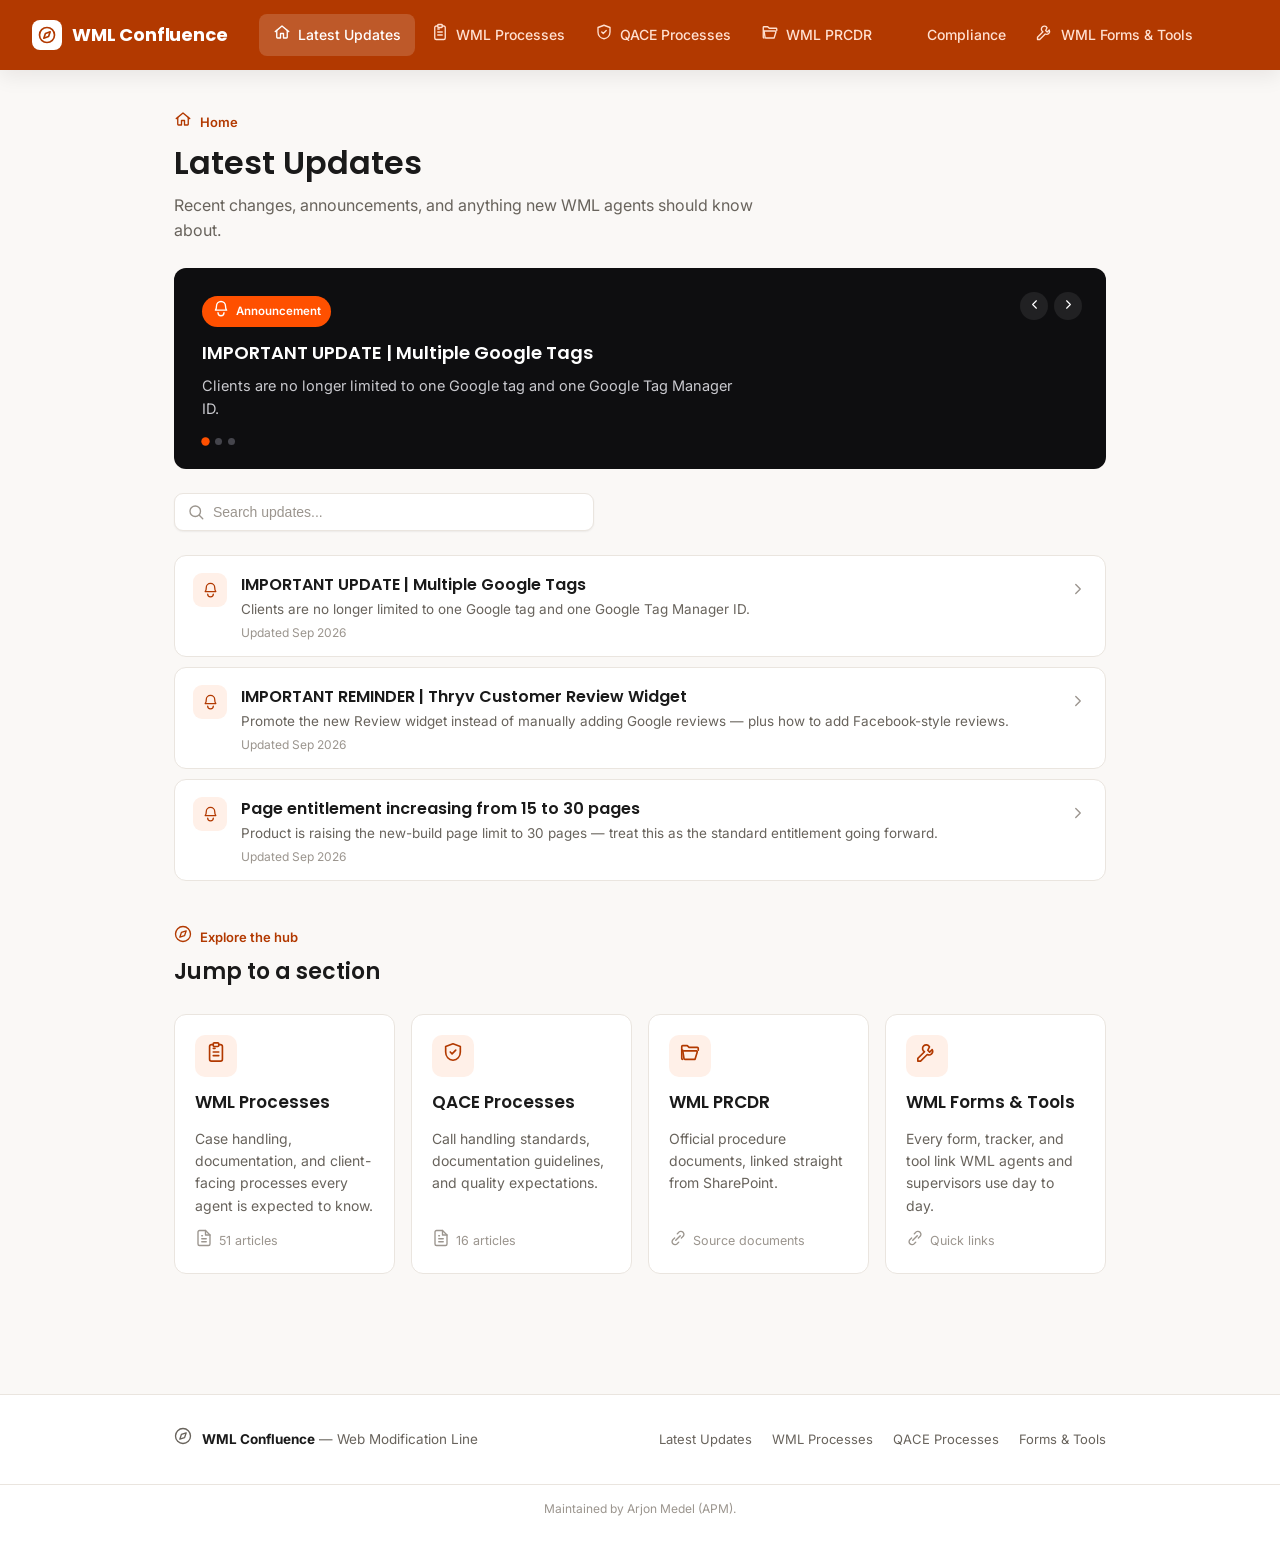
==== index.html @ eae56e82 "Update index.html" ====
<!DOCTYPE html>
<html lang="en">
<head>
<meta charset="UTF-8">
<meta name="viewport" content="width=device-width, initial-scale=1.0">
<title>WML Confluence — Latest Updates</title>
<link rel="preconnect" href="https://fonts.googleapis.com">
<link href="https://fonts.googleapis.com/css2?family=Poppins:wght@500;600;700&family=Inter:wght@400;500;600&display=swap" rel="stylesheet">
<link rel="stylesheet" href="styles.css">
</head>
<body>

<div class="topbar">
  <div class="brand">
    <span class="brand-icon" data-icon="compass"></span>
    <span class="brand-mark">WML Confluence</span>
  </div>
  <nav class="topnav">
    <a href="index.html" class="active"><span data-icon="home"></span><span class="nav-label">Latest Updates</span></a>
    <a href="wml-processes.html"><span data-icon="clipboard-list"></span><span class="nav-label">WML Processes</span></a>
    <a href="qace-processes.html"><span data-icon="shield-check"></span><span class="nav-label">QACE Processes</span></a>
    <a href="wml-prcdr.html"><span data-icon="folder-open"></span><span class="nav-label">WML PRCDR</span></a>
    <a href="compliance.html"><span data-icon="clipboard-check"></span><span class="nav-label">Compliance</span></a>
    <a href="wml-forms.html"><span data-icon="wrench"></span><span class="nav-label">WML Forms & Tools</span></a>
  </nav>
</div>

<div class="page">
  <div class="page-header">
    <div class="page-eyebrow"><span data-icon="home"></span><span>Home</span></div>
    <h1>Latest Updates</h1>
    <p class="page-desc">Recent changes, announcements, and anything new WML agents should know about.</p>
  </div>

  <div class="slider" id="slider">
    <span class="slider-tag"><span data-icon="bell"></span>Announcement</span>
    <div class="slider-track" id="sliderTrack"></div>
    <div class="slider-dots" id="sliderDots"></div>
    <div class="slider-arrows">
      <button class="slider-arrow" id="prevSlide" aria-label="Previous"><span data-icon="chevron-left"></span></button>
      <button class="slider-arrow" id="nextSlide" aria-label="Next"><span data-icon="chevron-right"></span></button>
    </div>
  </div>

  <div class="search-wrap">
    <span data-icon="search"></span>
    <input id="searchInput" class="search-input" type="text" placeholder="Search updates...">
  </div>

  <div id="content"></div>

  <div class="page-header" style="margin-top:44px;">
    <div class="page-eyebrow"><span data-icon="compass"></span><span>Explore the hub</span></div>
    <h1 style="font-size:22px;">Jump to a section</h1>
  </div>
  <div class="hub-grid">
    <a class="hub-card" href="wml-processes.html">
      <span class="hub-card-icon"><span data-icon="clipboard-list"></span></span>
      <h3>WML Processes</h3>
      <p>Case handling, documentation, and client-facing processes every agent is expected to know.</p>
      <span class="hub-card-count"><span data-icon="file-text"></span>51 articles</span>
    </a>
    <a class="hub-card" href="qace-processes.html">
      <span class="hub-card-icon"><span data-icon="shield-check"></span></span>
      <h3>QACE Processes</h3>
      <p>Call handling standards, documentation guidelines, and quality expectations.</p>
      <span class="hub-card-count"><span data-icon="file-text"></span>16 articles</span>
    </a>
    <a class="hub-card" href="wml-prcdr.html">
      <span class="hub-card-icon"><span data-icon="folder-open"></span></span>
      <h3>WML PRCDR</h3>
      <p>Official procedure documents, linked straight from SharePoint.</p>
      <span class="hub-card-count"><span data-icon="link"></span>Source documents</span>
    </a>
    
    <a class="hub-card" href="wml-forms.html">
      <span class="hub-card-icon"><span data-icon="wrench"></span></span>
      <h3>WML Forms &amp; Tools</h3>
      <p>Every form, tracker, and tool link WML agents and supervisors use day to day.</p>
      <span class="hub-card-count"><span data-icon="link"></span>Quick links</span>
    </a>
  </div>
</div>

<footer class="site-footer">
  <div class="footer-inner">
    <div class="footer-brand">
      <span data-icon="compass" class="footer-brand-icon"></span>
      <span><strong>WML Confluence</strong> &mdash; Web Modification Line</span>
    </div>
    <div class="footer-links">
      <a href="index.html">Latest Updates</a>
      <a href="wml-processes.html">WML Processes</a>
      <a href="qace-processes.html">QACE Processes</a>
      <a href="wml-forms.html">Forms &amp; Tools</a>
    </div>
  </div>
  <div class="footer-note">Maintained by Arjon Medel (APM).</div>
</footer>

<script src="icons.js"></script>
<script>
const updates = [{"id": "update-multiple-google-tags", "title": "IMPORTANT UPDATE | Multiple Google Tags", "summary": "Clients are no longer limited to one Google tag and one Google Tag Manager ID.", "author": "WML Team", "updated": "Sep 2026", "tags": ["google analytics", "seo"], "body": [{"t": "p", "c": "Hello Team,"}, {"t": "p", "c": "Sharing this update for your reference and guidance."}, {"t": "h3", "c": "Support for multiple Google tags"}, {"t": "ul", "c": ["Clients are no longer limited to one Google tag and one Google Tag Manager ID.", "Add as many tags as the client requests, comma-separated, to the Google Tools field in the editor."]}, {"t": "link", "href": "wml-processes.html#wml-multiple-google-tags", "label": "View the full process in WML Processes \u2192"}]}, {"id": "update-review-widget", "title": "IMPORTANT REMINDER | Thryv Customer Review Widget", "summary": "Promote the new Review widget instead of manually adding Google reviews \u2014 plus how to add Facebook-style reviews.", "author": "WML Team", "updated": "Sep 2026", "tags": ["reviews", "widgets"], "body": [{"t": "p", "c": "Hello Team,"}, {"t": "p", "c": "Sharing this reminder in line with the recent release of the new Thryv Customer Review widget."}, {"t": "p", "c": "Since adding reviews or recent reviews are both part of our NPS recommendation checklist, this is our opportunity to promote the use of this new widget. Using this widget eliminates the need to manually add Google reviews to the site."}, {"t": "h3", "c": "Things to remember"}, {"t": "ul", "c": ["The Google/Yelp business profiles must be connected in the client's Thryv Marketing Center / Business Center Listings Management section. If this isn't done yet, offer to connect them with Thryv Support.", "If the feed is blank after adding the widget, the client needs to configure their listings before reviews can appear. Either transfer the client to Thryv Support, or send them the Google Business Profile guide to complete it themselves."]}, {"t": "p", "c": "We've also seen clients ask for Facebook-style reviews (name and photo visible), which we can add via an embed code from their Facebook review feed \u2014 note the embed only covers one review at a time."}, {"t": "link", "href": "wml-processes.html#wml-review-widget", "label": "View the full process in WML Processes \u2192"}]}, {"id": "update-page-entitlement-30", "title": "Page entitlement increasing from 15 to 30 pages", "summary": "Product is raising the new-build page limit to 30 pages \u2014 treat this as the standard entitlement going forward.", "author": "WML Team", "updated": "Sep 2026", "tags": ["pages", "entitlement"], "body": [{"t": "p", "c": "Heads up, our Product partners are upping the limit for new website builds from 15 pages to 30."}, {"t": "p", "c": "We're working on updating RST's page entitlement reporting and documentation, but please treat new website entitlements as 30 pages moving forward. Anywhere in our documentation, if we see 15 pages, note that it should now read 30 pages. This includes requests to add pages to existing websites."}, {"t": "p", "c": "We are still seeing average website size at 10 pages, and WCs will not encourage clients to use all 30 pages unless necessary for the client's SEO."}]}];
const slides = updates.map(u => ({ title: u.title, body: u.summary }));

let slideIndex = 0;
let currentUpdate = null;
let searchQuery = '';

function escapeHtml(s){
  return String(s).replace(/&/g,'&amp;').replace(/</g,'&lt;').replace(/>/g,'&gt;');
}

function renderSlider(){
  const track = document.getElementById('sliderTrack');
  const dots = document.getElementById('sliderDots');
  if (slides.length === 0){
    track.innerHTML = '<div class="slide active"><h3>No announcements yet</h3><p>This slider is ready to go \u2014 the first announcement posted here will appear automatically.</p></div>';
    dots.innerHTML = '';
    return;
  }
  track.innerHTML = slides.map((s, i) =>
    '<div class="slide' + (i === slideIndex ? ' active' : '') + '"><h3>' + escapeHtml(s.title) + '</h3><p>' + escapeHtml(s.body) + '</p></div>'
  ).join('');
  dots.innerHTML = slides.map((s, i) =>
    '<button class="slider-dot' + (i === slideIndex ? ' active' : '') + '" data-i="' + i + '" aria-label="Slide ' + (i+1) + '"></button>'
  ).join('');
  dots.querySelectorAll('.slider-dot').forEach(d => {
    d.addEventListener('click', () => { slideIndex = parseInt(d.dataset.i); renderSlider(); });
  });
}

document.getElementById('prevSlide').addEventListener('click', () => {
  if (slides.length === 0) return;
  slideIndex = (slideIndex - 1 + slides.length) % slides.length;
  renderSlider();
});
document.getElementById('nextSlide').addEventListener('click', () => {
  if (slides.length === 0) return;
  slideIndex = (slideIndex + 1) % slides.length;
  renderSlider();
});

function renderArticleBody(body){
  return body.map(block => {
    if (block.t === 'p') return '<p>' + escapeHtml(block.c) + '</p>';
    if (block.t === 'h3') return '<h3>' + escapeHtml(block.c) + '</h3>';
    if (block.t === 'ul') return '<ul>' + block.c.map(li => '<li>' + escapeHtml(li) + '</li>').join('') + '</ul>';
    if (block.t === 'link') return '<a class="body-link" href="' + escapeHtml(block.href) + '">' + escapeHtml(block.label) + '</a>';
    return '';
  }).join('');
}

function buildArticleRow(article){
  const row = document.createElement('button');
  row.className = 'article-row';
  row.style.cssText = 'cursor:pointer;';
  row.innerHTML =
    '<span class="article-row-icon">' + icon('bell') + '</span>' +
    '<span class="article-row-body">' +
      '<span class="article-title">' + escapeHtml(article.title) + '</span>' +
      '<div class="article-summary">' + escapeHtml(article.summary) + '</div>' +
      '<div class="article-meta">Updated ' + escapeHtml(article.updated) + '</div>' +
    '</span>' +
    '<span class="article-row-chevron">' + icon('chevron-right') + '</span>';
  row.addEventListener('click', () => {
    currentUpdate = article.id;
    searchQuery = '';
    document.getElementById('searchInput').value = '';
    render();
  });
  return row;
}

function render(){
  const content = document.getElementById('content');
  content.innerHTML = '';

  if (updates.length === 0){
    const empty = document.createElement('div');
    empty.className = 'empty-state';
    empty.innerHTML = '<div class="empty-state-icon">' + icon('file-text') + '</div><h2>No updates posted yet</h2>';
    content.appendChild(empty);
    return;
  }

  if (currentUpdate){
    const article = updates.find(a => a.id === currentUpdate);
    const crumb = document.createElement('button');
    crumb.className = 'crumb';
    crumb.innerHTML = icon('chevron-left') + '<span>Back to all updates</span>';
    crumb.addEventListener('click', () => { currentUpdate = null; render(); });
    content.appendChild(crumb);

    const detail = document.createElement('div');
    detail.className = 'article-detail';
    detail.innerHTML =
      '<div class="article-header"><h1>' + escapeHtml(article.title) + '</h1>' +
      '<div class="article-byline">Updated ' + escapeHtml(article.updated) + '.</div></div>' +
      '<div class="article-body">' + renderArticleBody(article.body) + '</div>';
    content.appendChild(detail);
    return;
  }

  const q = searchQuery.trim().toLowerCase();
  const list = q
    ? updates.filter(a => (a.title + ' ' + a.summary + ' ' + a.tags.join(' ')).toLowerCase().includes(q))
    : updates;

  if (q){
    const heading = document.createElement('div');
    heading.style.cssText = 'color:var(--text-muted);font-size:14px;margin-top:20px;';
    heading.textContent = list.length + ' result' + (list.length === 1 ? '' : 's') + ' for "' + searchQuery + '"';
    content.appendChild(heading);
  }

  if (list.length === 0){
    const empty = document.createElement('div');
    empty.className = 'empty-state no-border';
    empty.innerHTML = '<div class="empty-state-icon">' + icon('search') + '</div><h2>Nothing found</h2><p>Try a different keyword.</p>';
    content.appendChild(empty);
    return;
  }

  const listEl = document.createElement('div');
  listEl.className = 'article-list';
  list.forEach(a => listEl.appendChild(buildArticleRow(a)));
  content.appendChild(listEl);
}

document.getElementById('searchInput').addEventListener('input', (e) => {
  searchQuery = e.target.value;
  currentUpdate = null;
  render();
});

applyIcons();
renderSlider();
render();
</script>
</body>
</html>
---- styles.css ----
/* ===========================================================
   WML Knowledge Hub — shared styles
   =========================================================== */

:root{
  --orange:#FF5000;
  --orange-dark:#B23900;
  --orange-deep:#8C2C00;
  --orange-tint:#FFF0E8;
  --orange-tint-strong:#FFDAC4;
  --black:#0E0E10;
  --near-black:#17181C;
  --ink:#1A1A1A;
  --paper:#FFFFFF;
  --paper-dim:#FAF8F6;
  --line:#EAE5DF;
  --text-muted:#68635C;
  --text-faint:#9B958E;
  --shadow-sm: 0 1px 2px rgba(20,15,10,0.06);
  --shadow-md: 0 6px 20px rgba(20,15,10,0.08);
  --radius:12px;
}

*{box-sizing:border-box;}
html,body{margin:0;padding:0;}
body{
  font-family:'Inter', sans-serif;
  background:var(--paper-dim);
  color:var(--ink);
  line-height:1.6;
  -webkit-font-smoothing:antialiased;
}

h1,h2,h3{
  font-family:'Poppins', sans-serif;
  font-weight:600;
  color:var(--ink);
  margin:0;
}

a{color:inherit; text-decoration:none;}
button{font-family:inherit;cursor:pointer;}
ul{list-style:none;margin:0;padding:0;}

:focus-visible{
  outline:2px solid var(--orange);
  outline-offset:2px;
}

.icon{
  width:18px;
  height:18px;
  flex-shrink:0;
  stroke:currentColor;
  fill:none;
  stroke-width:1.8;
  stroke-linecap:round;
  stroke-linejoin:round;
}

/* ---------- Top bar ---------- */
.topbar{
  background:var(--orange-dark);
  color:#fff;
  padding:14px 32px;
  display:flex;
  align-items:center;
  gap:8px;
  flex-wrap:wrap;
  position:sticky;
  top:0;
  z-index:50;
  box-shadow:var(--shadow-md);
}

.brand{
  display:flex;
  align-items:center;
  gap:10px;
  margin-right:24px;
}

.brand-icon{
  width:30px;
  height:30px;
  background:#fff;
  color:var(--orange-dark);
  border-radius:8px;
  display:flex;
  align-items:center;
  justify-content:center;
  flex-shrink:0;
}

.brand-icon .icon{width:18px;height:18px;stroke-width:2.2;}

.brand-mark{
  font-family:'Poppins', sans-serif;
  font-size:18px;
  font-weight:700;
  color:#fff;
  letter-spacing:-0.01em;
  white-space:nowrap;
}

.topnav{
  display:flex;
  align-items:center;
  gap:2px;
  flex-wrap:wrap;
  flex:1;
}

.topnav a{
  display:flex;
  align-items:center;
  gap:7px;
  padding:9px 14px;
  border-radius:8px;
  font-size:14px;
  font-weight:500;
  color:#FFE0D0;
  transition:background 0.15s ease, color 0.15s ease;
}

.topnav a:hover{
  background:rgba(255,255,255,0.10);
  color:#fff;
}

.topnav a.active{
  background:rgba(255,255,255,0.16);
  color:#fff;
}

/* ---------- Page shell ---------- */
.page{
  max-width:980px;
  margin:0 auto;
  padding:40px 24px 64px;
}

.page-header{
  margin-bottom:8px;
}

.page-eyebrow{
  display:flex;
  align-items:center;
  gap:8px;
  color:var(--orange-dark);
  font-size:13px;
  font-weight:600;
  margin-bottom:10px;
}

.page-header h1{
  font-size:32px;
  line-height:1.2;
}

.page-desc{
  color:var(--text-muted);
  margin-top:10px;
  max-width:62ch;
}

/* ---------- Hub landing cards ---------- */
.hub-grid{
  display:grid;
  grid-template-columns:repeat(auto-fit, minmax(220px, 1fr));
  gap:16px;
  margin-top:28px;
}

.hub-card{
  background:var(--paper);
  border:1px solid var(--line);
  border-radius:var(--radius);
  padding:20px;
  display:flex;
  flex-direction:column;
  gap:12px;
  transition:transform 0.15s ease, box-shadow 0.15s ease, border-color 0.15s ease;
}

.hub-card:hover{
  transform:translateY(-2px);
  box-shadow:var(--shadow-md);
  border-color:var(--orange-tint-strong);
}

.hub-card-icon{
  width:42px;
  height:42px;
  border-radius:10px;
  background:var(--orange-tint);
  color:var(--orange-dark);
  display:flex;
  align-items:center;
  justify-content:center;
}

.hub-card-icon .icon{width:22px;height:22px;}

.hub-card h3{font-size:17px;}

.hub-card p{
  margin:0;
  color:var(--text-muted);
  font-size:14px;
  flex:1;
}

.hub-card .hub-card-count{
  font-size:12.5px;
  color:var(--text-faint);
  display:flex;
  align-items:center;
  gap:6px;
}

/* ---------- Announcement slider (black) ---------- */
.slider{
  background:var(--black);
  border-radius:var(--radius);
  color:#fff;
  padding:28px 28px 24px;
  margin-top:24px;
  position:relative;
  overflow:hidden;
  min-height:110px;
}

.slider-tag{
  display:inline-flex;
  align-items:center;
  gap:6px;
  background:var(--orange);
  color:#fff;
  font-size:11.5px;
  font-weight:600;
  padding:4px 10px;
  border-radius:20px;
  margin-bottom:12px;
}

.slider-track{
  position:relative;
}

.slide{
  display:none;
}

.slide.active{
  display:block;
  animation:fadeIn 0.35s ease;
}

@keyframes fadeIn{
  from{opacity:0; transform:translateY(4px);}
  to{opacity:1; transform:translateY(0);}
}

.slide h3{
  color:#fff;
  font-size:18px;
  margin-bottom:6px;
}

.slide p{
  color:#C9C9CE;
  margin:0;
  max-width:60ch;
  font-size:14.5px;
}

.slider-dots{
  display:flex;
  gap:6px;
  margin-top:18px;
}

.slider-dot{
  width:7px;
  height:7px;
  border-radius:50%;
  background:#45454C;
  border:none;
  padding:0;
  transition:background 0.15s ease, transform 0.15s ease;
}

.slider-dot.active{
  background:var(--orange);
  transform:scale(1.2);
}

.slider-arrows{
  position:absolute;
  top:24px;
  right:24px;
  display:flex;
  gap:6px;
}

.slider-arrow{
  width:28px;
  height:28px;
  border-radius:50%;
  background:rgba(255,255,255,0.08);
  border:none;
  color:#fff;
  display:flex;
  align-items:center;
  justify-content:center;
  transition:background 0.15s ease;
}

.slider-arrow:hover{background:rgba(255,255,255,0.18);}
.slider-arrow .icon{width:15px;height:15px;}

/* ---------- Search ---------- */
.search-wrap{
  margin-top:24px;
  position:relative;
  max-width:420px;
}

.search-wrap .icon{
  position:absolute;
  left:13px;
  top:50%;
  transform:translateY(-50%);
  color:var(--text-faint);
}

.search-input{
  width:100%;
  padding:10px 14px 10px 38px;
  border-radius:9px;
  border:1px solid var(--line);
  background:var(--paper);
  color:var(--ink);
  font-size:14px;
  box-shadow:var(--shadow-sm);
}

.search-input::placeholder{color:var(--text-faint);}

/* ---------- Article list ---------- */
.article-list{
  margin-top:24px;
  display:flex;
  flex-direction:column;
  gap:10px;
}

.article-row{
  display:flex;
  align-items:flex-start;
  gap:14px;
  width:100%;
  background:var(--paper);
  border:1px solid var(--line);
  border-radius:var(--radius);
  text-align:left;
  padding:16px 18px;
  transition:border-color 0.15s ease, box-shadow 0.15s ease;
}

.article-row:hover{
  border-color:var(--orange-tint-strong);
  box-shadow:var(--shadow-sm);
}

.article-row-icon{
  width:34px;
  height:34px;
  border-radius:9px;
  background:var(--orange-tint);
  color:var(--orange-dark);
  display:flex;
  align-items:center;
  justify-content:center;
  flex-shrink:0;
  margin-top:1px;
}

.article-row-icon .icon{width:17px;height:17px;}

.article-row-body{flex:1; min-width:0;}

.article-title{
  font-family:'Poppins', sans-serif;
  font-size:16px;
  font-weight:600;
  color:var(--ink);
}

.article-row:hover .article-title{color:var(--orange-dark);}

.article-summary{
  margin-top:4px;
  color:var(--text-muted);
  font-size:13.5px;
}

.article-meta{
  margin-top:8px;
  font-size:12px;
  color:var(--text-faint);
}

.article-row-chevron{
  color:var(--text-faint);
  margin-top:8px;
  flex-shrink:0;
}

/* ---------- Article detail ---------- */
.crumb{
  display:inline-flex;
  align-items:center;
  gap:6px;
  font-size:13px;
  color:var(--orange-dark);
  font-weight:600;
  background:none;
  border:none;
  padding:0;
  margin-bottom:16px;
}

.article-detail{
  background:var(--paper);
  border:1px solid var(--line);
  border-radius:var(--radius);
  padding:28px 32px 8px;
}

.article-header{
  border-bottom:1px solid var(--line);
  padding-bottom:18px;
  margin-bottom:20px;
}

.article-header h1{font-size:26px; line-height:1.3;}

.article-byline{
  margin-top:10px;
  font-size:13px;
  color:var(--text-muted);
}

.article-body p{margin:0 0 14px; max-width:68ch; color:var(--ink);}

.article-body h3{
  font-size:16.5px;
  margin-top:22px;
  margin-bottom:6px;
  padding-top:14px;
  border-top:1px solid var(--line);
}

.article-body > h3:first-child{border-top:none;padding-top:0;margin-top:0;}

.article-body .meta-line{
  font-size:12.5px;
  color:var(--orange-dark);
  margin:0 0 10px;
  font-weight:500;
}

.article-body ul{
  margin:0 0 16px;
  padding-left:20px;
  max-width:64ch;
  list-style:disc;
}

.article-body li{margin-bottom:6px;}

.empty-state{
  padding:44px 4px 8px;
  color:var(--text-muted);
  max-width:52ch;
  border-top:1px solid var(--line);
  margin-top:24px;
}

.empty-state.no-border{border-top:none;margin-top:0;padding-top:0;}

.empty-state-icon{
  width:40px;
  height:40px;
  border-radius:10px;
  background:var(--orange-tint);
  color:var(--orange-dark);
  display:flex;
  align-items:center;
  justify-content:center;
  margin-bottom:14px;
}

.empty-state h2{font-size:18px; margin-bottom:6px; color:var(--ink);}

/* ---------- Forms / Tools page ---------- */
.link-section{
  margin-top:22px;
  background:var(--paper);
  border:1px solid var(--line);
  border-radius:var(--radius);
  overflow:hidden;
}

.link-section-toggle{
  width:100%;
  display:flex;
  align-items:center;
  gap:12px;
  padding:16px 18px;
  background:none;
  border:none;
  text-align:left;
}

.link-section-icon{
  width:34px;
  height:34px;
  border-radius:9px;
  background:var(--orange-tint);
  color:var(--orange-dark);
  display:flex;
  align-items:center;
  justify-content:center;
  flex-shrink:0;
}

.link-section-icon .icon{width:17px;height:17px;}

.link-section-title{
  font-family:'Poppins', sans-serif;
  font-weight:600;
  font-size:15.5px;
  flex:1;
}

.link-section-count{
  font-size:12.5px;
  color:var(--text-faint);
  margin-right:4px;
}

.link-section-chevron{
  color:var(--text-faint);
  transition:transform 0.15s ease;
}

.link-section.open .link-section-chevron{transform:rotate(180deg);}

.link-section-body{
  display:none;
  border-top:1px solid var(--line);
}

.link-section.open .link-section-body{display:block;}

.link-row{
  display:flex;
  align-items:center;
  gap:12px;
  padding:12px 18px 12px 62px;
  border-top:1px solid var(--line);
  font-size:14px;
  transition:background 0.15s ease;
}

.link-row:first-child{border-top:none;}

.link-row:hover{background:var(--orange-tint);}
.link-row:hover .link-row-label{color:var(--orange-dark);}

.link-row-label{flex:1; color:var(--ink); font-weight:500;}

.link-row .icon{color:var(--text-faint); width:15px; height:15px;}
.link-row:hover .icon{color:var(--orange-dark);}

/* ---------- Footer ---------- */
.site-footer{
  border-top:1px solid var(--line);
  background:var(--paper);
  margin-top:56px;
}

.footer-inner{
  max-width:980px;
  margin:0 auto;
  padding:32px 24px;
  display:flex;
  justify-content:space-between;
  align-items:center;
  flex-wrap:wrap;
  gap:16px;
}

.footer-brand{
  display:flex;
  align-items:center;
  gap:10px;
  color:var(--text-muted);
  font-size:13.5px;
}

.footer-brand strong{color:var(--ink);}

.footer-links{
  display:flex;
  gap:20px;
  flex-wrap:wrap;
}

.footer-links a{
  font-size:13px;
  color:var(--text-muted);
  transition:color 0.15s ease;
}

.footer-links a:hover{color:var(--orange-dark);}

.footer-note{
  font-size:12px;
  color:var(--text-faint);
  text-align:center;
  padding:14px 24px 26px;
  border-top:1px solid var(--line);
}

/* ---------- Responsive ---------- */
@media (max-width:760px){
  .topbar{padding:12px 16px;}
  .brand-mark{font-size:16px;}
  .topnav a .nav-label{display:none;}
  .topnav a{padding:9px 10px;}
  .page{padding:28px 16px 48px;}
  .article-detail{padding:22px 18px 6px;}
  .link-row{padding-left:18px;}
  .footer-inner{flex-direction:column; align-items:flex-start;}
}
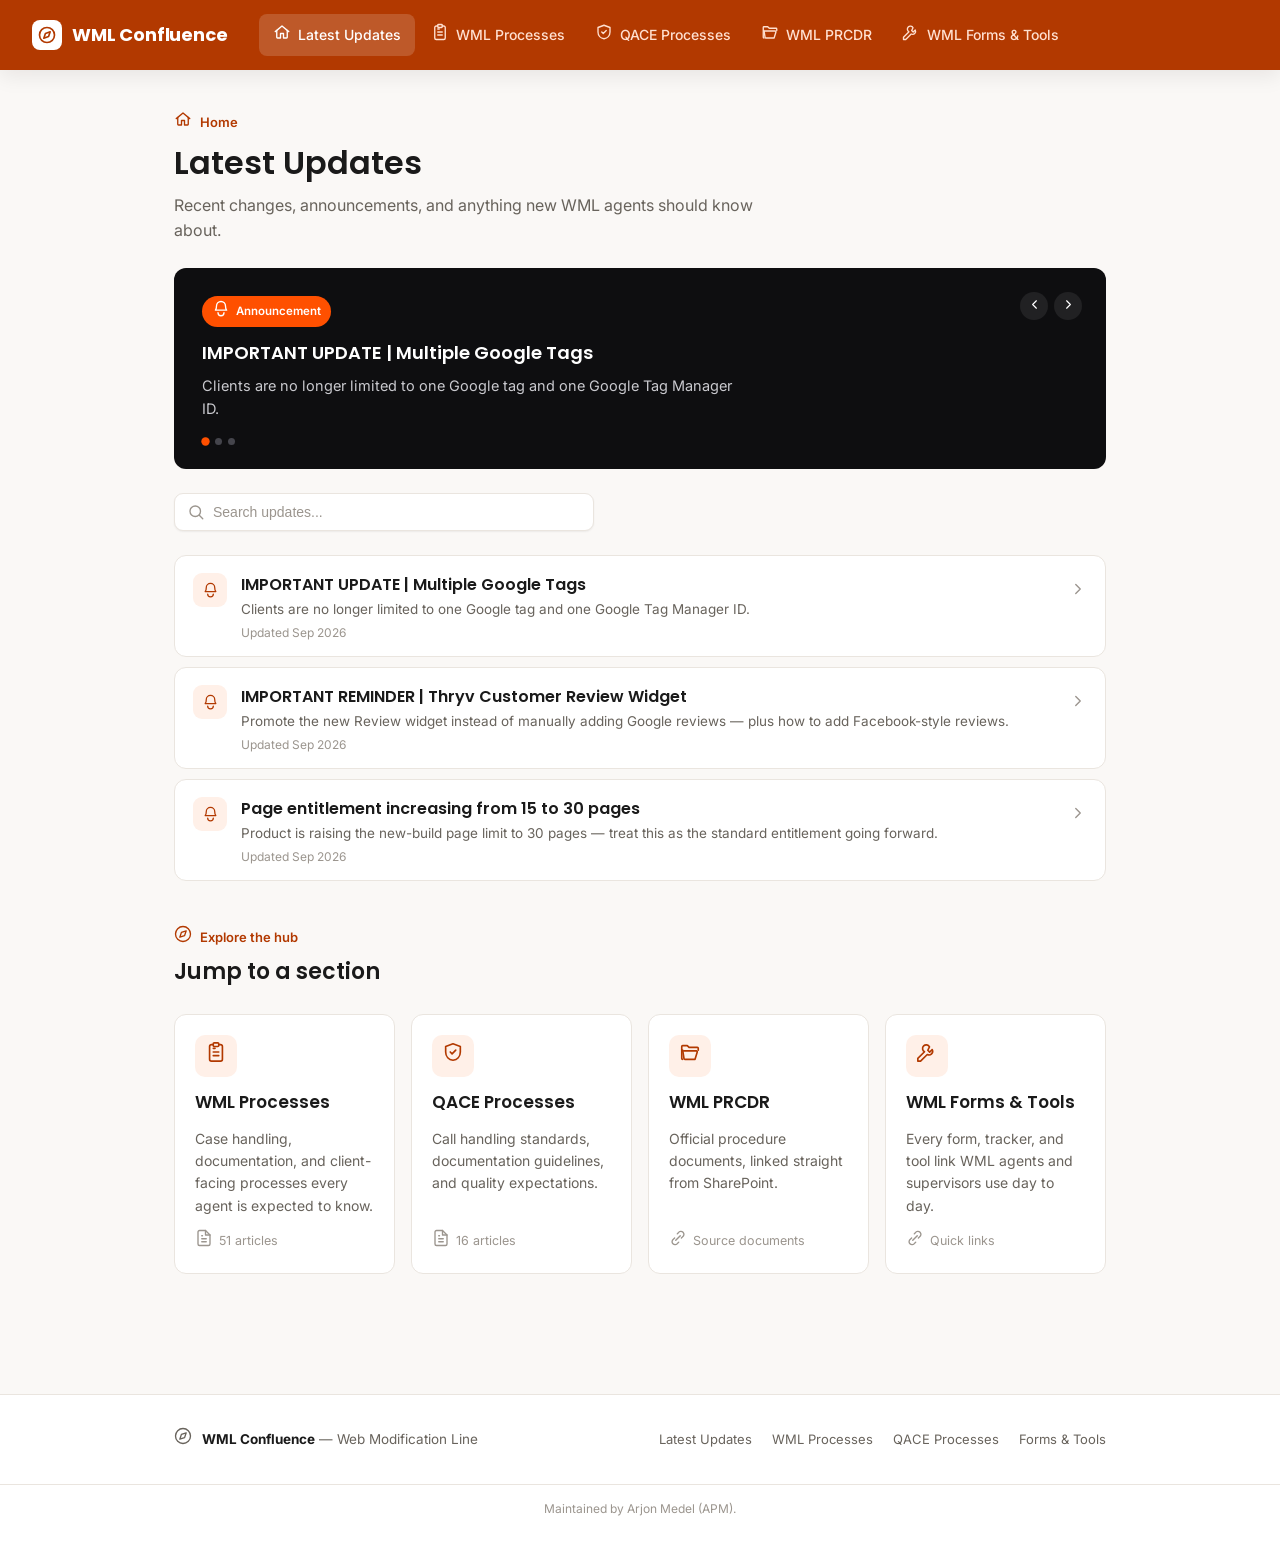
==== commit 46bd2e52: "Update index.html" ====
--- a/index.html
+++ b/index.html
@@ -20,7 +20,6 @@
     <a href="wml-processes.html"><span data-icon="clipboard-list"></span><span class="nav-label">WML Processes</span></a>
     <a href="qace-processes.html"><span data-icon="shield-check"></span><span class="nav-label">QACE Processes</span></a>
     <a href="wml-prcdr.html"><span data-icon="folder-open"></span><span class="nav-label">WML PRCDR</span></a>
-    <a href="compliance.html"><span data-icon="clipboard-check"></span><span class="nav-label">Compliance</span></a>
     <a href="wml-forms.html"><span data-icon="wrench"></span><span class="nav-label">WML Forms & Tools</span></a>
   </nav>
 </div>
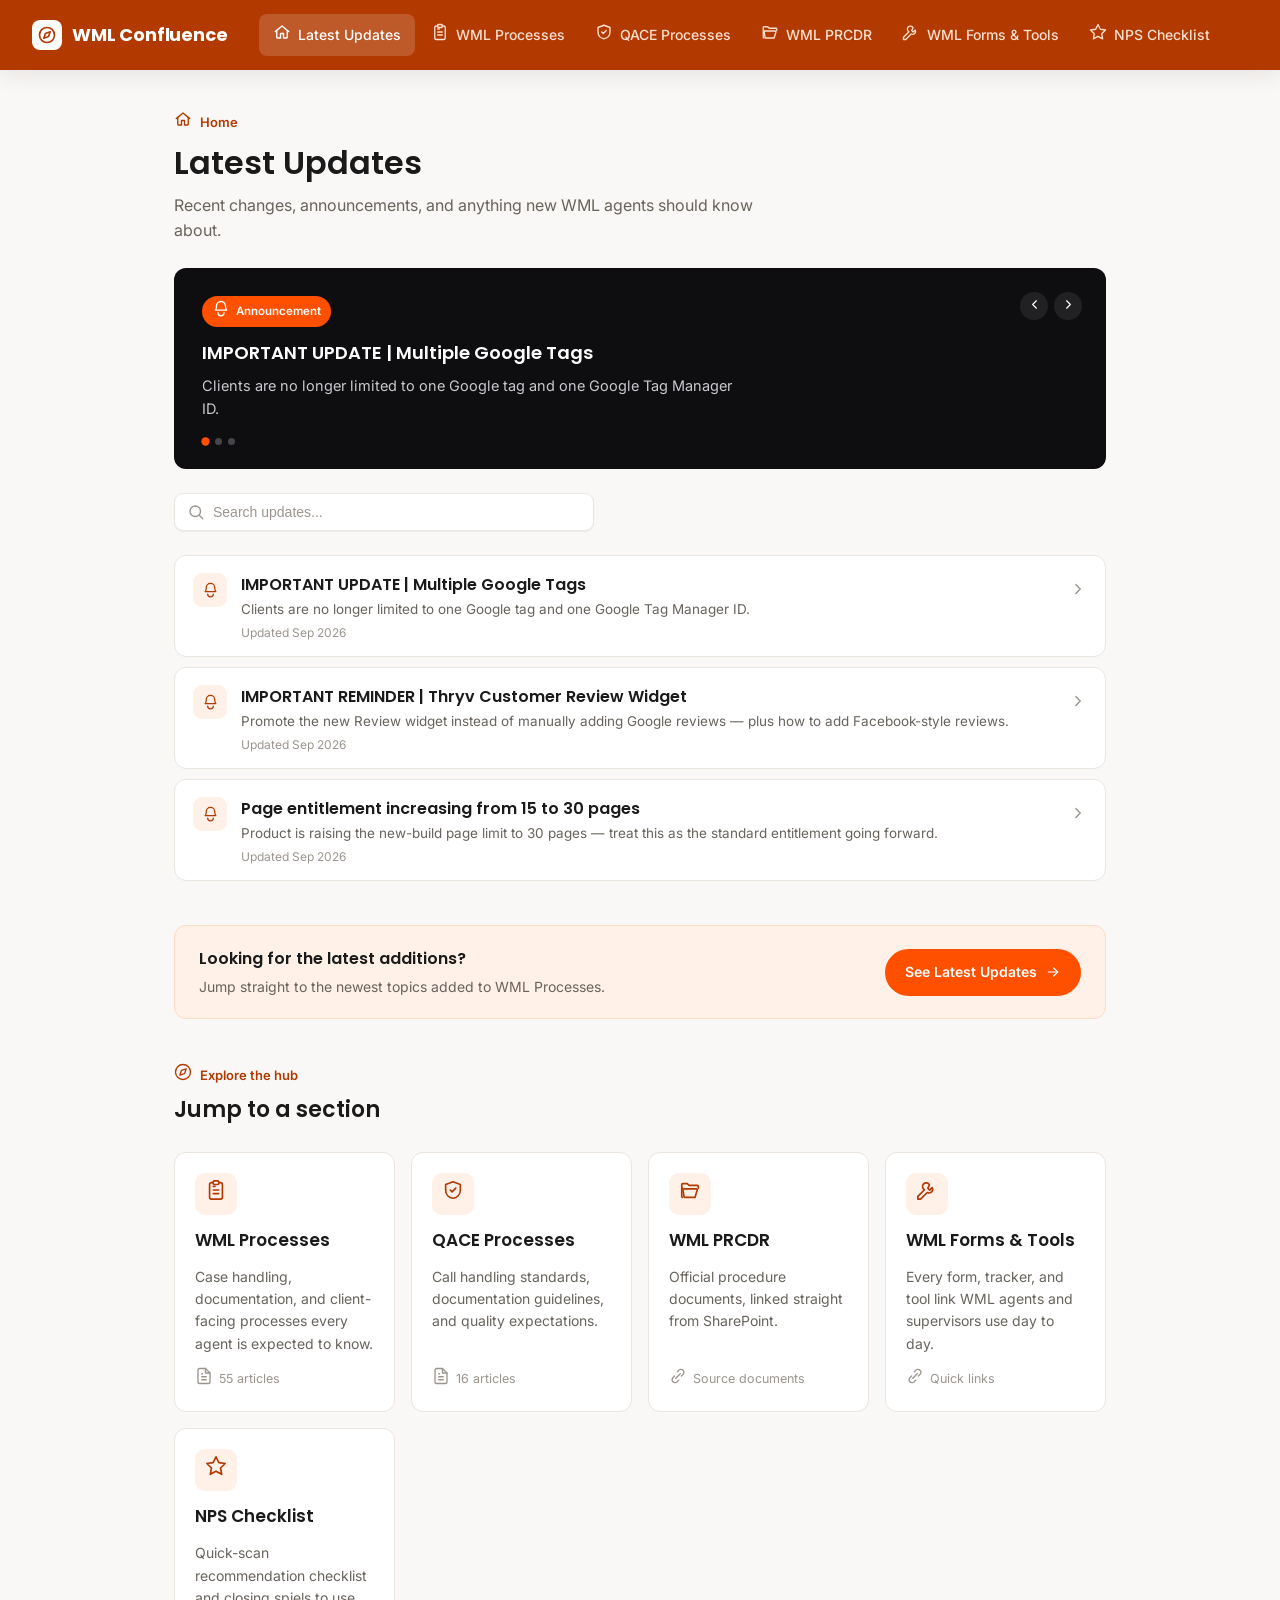
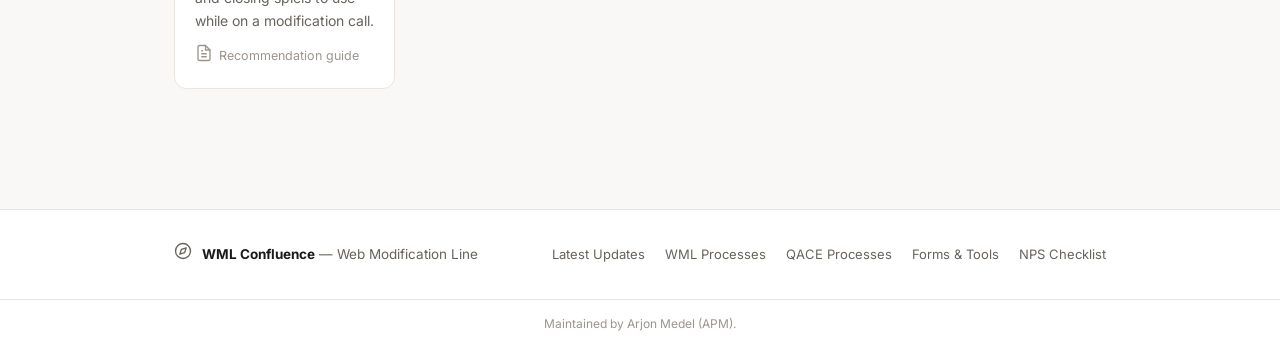
==== commit e011c466: "Add files via upload" ====
--- a/index.html
+++ b/index.html
@@ -21,6 +21,7 @@
     <a href="qace-processes.html"><span data-icon="shield-check"></span><span class="nav-label">QACE Processes</span></a>
     <a href="wml-prcdr.html"><span data-icon="folder-open"></span><span class="nav-label">WML PRCDR</span></a>
     <a href="wml-forms.html"><span data-icon="wrench"></span><span class="nav-label">WML Forms & Tools</span></a>
+    <a href="nps-checklist.html"><span data-icon="star"></span><span class="nav-label">NPS Checklist</span></a>
   </nav>
 </div>
 
@@ -48,6 +49,14 @@
 
   <div id="content"></div>
 
+  <div class="cta-banner">
+    <div class="cta-banner-text">
+      <h3>Looking for the latest additions?</h3>
+      <p>Jump straight to the newest topics added to WML Processes.</p>
+    </div>
+    <a class="cta-btn" href="wml-processes.html#latest-processes">See Latest Updates<span data-icon="arrow-right" class="icon"></span></a>
+  </div>
+
   <div class="page-header" style="margin-top:44px;">
     <div class="page-eyebrow"><span data-icon="compass"></span><span>Explore the hub</span></div>
     <h1 style="font-size:22px;">Jump to a section</h1>
@@ -57,7 +66,7 @@
       <span class="hub-card-icon"><span data-icon="clipboard-list"></span></span>
       <h3>WML Processes</h3>
       <p>Case handling, documentation, and client-facing processes every agent is expected to know.</p>
-      <span class="hub-card-count"><span data-icon="file-text"></span>51 articles</span>
+      <span class="hub-card-count"><span data-icon="file-text"></span>55 articles</span>
     </a>
     <a class="hub-card" href="qace-processes.html">
       <span class="hub-card-icon"><span data-icon="shield-check"></span></span>
@@ -71,13 +80,18 @@
       <p>Official procedure documents, linked straight from SharePoint.</p>
       <span class="hub-card-count"><span data-icon="link"></span>Source documents</span>
     </a>
-    
     <a class="hub-card" href="wml-forms.html">
       <span class="hub-card-icon"><span data-icon="wrench"></span></span>
       <h3>WML Forms &amp; Tools</h3>
       <p>Every form, tracker, and tool link WML agents and supervisors use day to day.</p>
       <span class="hub-card-count"><span data-icon="link"></span>Quick links</span>
     </a>
+    <a class="hub-card" href="nps-checklist.html">
+      <span class="hub-card-icon"><span data-icon="star"></span></span>
+      <h3>NPS Checklist</h3>
+      <p>Quick-scan recommendation checklist and closing spiels to use while on a modification call.</p>
+      <span class="hub-card-count"><span data-icon="file-text"></span>Recommendation guide</span>
+    </a>
   </div>
 </div>
 
@@ -92,6 +106,7 @@
       <a href="wml-processes.html">WML Processes</a>
       <a href="qace-processes.html">QACE Processes</a>
       <a href="wml-forms.html">Forms &amp; Tools</a>
+      <a href="nps-checklist.html">NPS Checklist</a>
     </div>
   </div>
   <div class="footer-note">Maintained by Arjon Medel (APM).</div>
--- a/styles.css
+++ b/styles.css
@@ -482,6 +482,21 @@
 
 .article-body li{margin-bottom:6px;}
 
+.article-body .body-link{
+  display:inline-flex;
+  align-items:center;
+  gap:6px;
+  margin-top:6px;
+  margin-bottom:14px;
+  font-weight:600;
+  font-size:14px;
+  color:var(--orange-dark);
+}
+
+.article-body .body-link:hover{text-decoration:underline;}
+
+.article-summary .body-link{display:none;}
+
 .empty-state{
   padding:44px 4px 8px;
   color:var(--text-muted);
@@ -586,6 +601,302 @@
 
 .link-row .icon{color:var(--text-faint); width:15px; height:15px;}
 .link-row:hover .icon{color:var(--orange-dark);}
+
+/* ---------- Contact directory (modern table) ---------- */
+.contact-card{
+  background:var(--paper);
+  border:1px solid var(--line);
+  border-radius:var(--radius);
+  overflow:hidden;
+  margin-top:22px;
+}
+
+.contact-card-header{
+  display:flex;
+  align-items:center;
+  gap:12px;
+  padding:18px 20px 14px;
+}
+
+.contact-card-icon{
+  width:36px;
+  height:36px;
+  border-radius:9px;
+  background:var(--orange-tint);
+  color:var(--orange-dark);
+  display:flex;
+  align-items:center;
+  justify-content:center;
+  flex-shrink:0;
+}
+
+.contact-card-icon .icon{width:18px;height:18px;}
+
+.contact-card-title{
+  font-family:'Poppins', sans-serif;
+  font-weight:600;
+  font-size:16.5px;
+  flex:1;
+}
+
+.contact-card-count{
+  font-size:12.5px;
+  color:var(--text-faint);
+}
+
+.contact-filter-wrap{
+  padding:0 20px 16px;
+  position:relative;
+  max-width:320px;
+}
+
+.contact-filter-wrap .icon{
+  position:absolute;
+  left:31px;
+  top:50%;
+  transform:translateY(-50%);
+  color:var(--text-faint);
+}
+
+.contact-filter{
+  width:100%;
+  padding:8px 12px 8px 34px;
+  border-radius:8px;
+  border:1px solid var(--line);
+  background:var(--paper-dim);
+  color:var(--ink);
+  font-size:13.5px;
+}
+
+.contact-table-wrap{
+  overflow-x:auto;
+  border-top:1px solid var(--line);
+}
+
+.contact-table{
+  width:100%;
+  border-collapse:collapse;
+  font-size:13.5px;
+  min-width:560px;
+}
+
+.contact-table thead th{
+  position:sticky;
+  top:0;
+  background:var(--paper-dim);
+  text-align:left;
+  font-size:11.5px;
+  font-weight:600;
+  text-transform:uppercase;
+  letter-spacing:0.04em;
+  color:var(--text-faint);
+  padding:10px 20px;
+  border-bottom:1px solid var(--line);
+  white-space:nowrap;
+}
+
+.contact-table tbody tr{
+  border-bottom:1px solid var(--line);
+  transition:background 0.12s ease;
+}
+
+.contact-table tbody tr:last-child{border-bottom:none;}
+
+.contact-table tbody tr:hover{background:var(--orange-tint);}
+
+.contact-table tbody tr.contact-hidden{display:none;}
+
+.contact-table td{
+  padding:11px 20px;
+  color:var(--ink);
+  vertical-align:middle;
+}
+
+.contact-table td.c-name{font-weight:600; white-space:nowrap;}
+.contact-table td.c-phone{color:var(--text-muted); white-space:nowrap; font-variant-numeric:tabular-nums;}
+.contact-table td.c-email{color:var(--text-muted); overflow-wrap:anywhere;}
+
+.contact-table td.c-email a{
+  color:var(--orange-dark);
+  font-weight:500;
+}
+
+.contact-table td.c-email a:hover{text-decoration:underline;}
+
+.contact-empty{
+  padding:24px 20px;
+  color:var(--text-faint);
+  font-size:13.5px;
+  display:none;
+}
+
+.contact-empty.show{display:block;}
+
+@media (max-width:640px){
+  .contact-table{font-size:13px;}
+  .contact-table td, .contact-table thead th{padding:10px 14px;}
+}
+
+/* ---------- Survey / compliance form ---------- */
+.survey-intro{
+  background:var(--paper);
+  border:1px solid var(--line);
+  border-radius:var(--radius);
+  padding:18px 22px;
+  margin-top:20px;
+  color:var(--text-muted);
+  font-size:14px;
+}
+
+.survey-form{
+  margin-top:24px;
+  display:flex;
+  flex-direction:column;
+  gap:26px;
+}
+
+.form-section{
+  background:var(--paper);
+  border:1px solid var(--line);
+  border-radius:var(--radius);
+  padding:22px 24px;
+}
+
+.form-section h3{
+  font-size:16px;
+  margin-bottom:4px;
+}
+
+.form-section .form-hint{
+  color:var(--text-faint);
+  font-size:13px;
+  margin-bottom:16px;
+}
+
+.form-row{
+  margin-bottom:18px;
+}
+
+.form-row:last-child{margin-bottom:0;}
+
+.form-label{
+  display:block;
+  font-size:14px;
+  font-weight:600;
+  color:var(--ink);
+  margin-bottom:8px;
+}
+
+.form-input, .form-textarea{
+  width:100%;
+  padding:10px 12px;
+  border-radius:8px;
+  border:1px solid var(--line);
+  background:var(--paper-dim);
+  color:var(--ink);
+  font-size:14px;
+  font-family:inherit;
+}
+
+.form-textarea{resize:vertical; min-height:80px;}
+
+.radio-group{
+  display:flex;
+  gap:8px;
+  flex-wrap:wrap;
+}
+
+.radio-option{
+  flex:1;
+  min-width:90px;
+}
+
+.radio-option input{
+  position:absolute;
+  opacity:0;
+  width:0;
+  height:0;
+}
+
+.radio-option label{
+  display:block;
+  text-align:center;
+  padding:9px 10px;
+  border-radius:8px;
+  border:1px solid var(--line);
+  background:var(--paper-dim);
+  color:var(--text-muted);
+  font-size:13.5px;
+  font-weight:500;
+  cursor:pointer;
+  transition:all 0.15s ease;
+}
+
+.radio-option input:checked + label{
+  border-color:var(--orange);
+  background:var(--orange-tint);
+  color:var(--orange-dark);
+}
+
+.form-submit-row{
+  display:flex;
+  align-items:center;
+  gap:14px;
+}
+
+.form-submit{
+  background:var(--orange);
+  color:#fff;
+  border:none;
+  border-radius:8px;
+  padding:12px 24px;
+  font-size:14.5px;
+  font-weight:600;
+  transition:background 0.15s ease;
+}
+
+.form-submit:hover{background:var(--orange-dark);}
+
+.form-submit:disabled{background:var(--text-faint); cursor:not-allowed;}
+
+.form-status{
+  font-size:13.5px;
+  color:var(--text-muted);
+}
+
+.form-success{
+  background:var(--paper);
+  border:1px solid var(--line);
+  border-radius:var(--radius);
+  padding:36px 28px;
+  margin-top:24px;
+  text-align:center;
+}
+
+.form-success-icon{
+  width:44px;
+  height:44px;
+  border-radius:50%;
+  background:var(--orange-tint);
+  color:var(--orange-dark);
+  display:flex;
+  align-items:center;
+  justify-content:center;
+  margin:0 auto 14px;
+}
+
+.form-success h2{font-size:19px; margin-bottom:6px;}
+.form-success p{color:var(--text-muted); font-size:14px; margin:0 0 18px;}
+
+.form-success button{
+  background:none;
+  border:1px solid var(--line);
+  border-radius:8px;
+  padding:9px 18px;
+  font-size:13.5px;
+  font-weight:600;
+  color:var(--orange-dark);
+}
 
 /* ---------- Footer ---------- */
 .site-footer{
@@ -648,3 +959,148 @@
   .link-row{padding-left:18px;}
   .footer-inner{flex-direction:column; align-items:flex-start;}
 }
+
+/* ===========================================================
+   Additions — Sep 2026 updates
+   =========================================================== */
+
+.cta-banner{
+  display:flex;
+  align-items:center;
+  justify-content:space-between;
+  gap:16px;
+  flex-wrap:wrap;
+  background:var(--orange-tint);
+  border:1px solid var(--orange-tint-strong);
+  border-radius:var(--radius);
+  padding:20px 24px;
+  margin-top:44px;
+}
+.cta-banner-text h3{font-size:16px;margin-bottom:4px;}
+.cta-banner-text p{margin:0;color:var(--text-muted);font-size:14px;}
+.cta-btn{
+  display:inline-flex;
+  align-items:center;
+  gap:8px;
+  background:var(--orange);
+  color:#fff;
+  font-weight:600;
+  font-size:14px;
+  padding:12px 20px;
+  border-radius:999px;
+  white-space:nowrap;
+  transition:background .15s ease;
+  flex-shrink:0;
+}
+.cta-btn:hover{background:var(--orange-dark);}
+.cta-btn .icon{width:16px;height:16px;}
+
+.reminder-note{
+  display:flex;
+  gap:14px;
+  background:var(--orange-tint);
+  border:1px solid var(--orange-tint-strong);
+  border-radius:var(--radius);
+  padding:18px 20px;
+  margin-top:20px;
+}
+.reminder-note-icon{
+  flex-shrink:0;
+  width:34px;height:34px;
+  border-radius:50%;
+  background:var(--orange);
+  color:#fff;
+  display:flex;align-items:center;justify-content:center;
+}
+.reminder-note-icon .icon{width:17px;height:17px;stroke-width:2.2;}
+.reminder-note-body h4{font-size:14px;margin:0 0 4px;font-family:'Poppins',sans-serif;font-weight:600;}
+.reminder-note-body p{margin:0;font-size:14px;color:var(--ink);}
+
+.body-note{
+  background:var(--orange-tint);
+  border-left:3px solid var(--orange);
+  border-radius:8px;
+  padding:14px 16px;
+  margin:12px 0;
+  font-size:15px;
+}
+.body-note p{margin:0;}
+
+/* NPS checklist page */
+.nps-section{margin-top:28px;}
+.nps-section-title{
+  display:flex;align-items:center;gap:10px;
+  font-family:'Poppins',sans-serif;
+  font-weight:600;
+  font-size:15px;
+  color:var(--orange-dark);
+  background:var(--orange-tint);
+  border-radius:8px;
+  padding:10px 16px;
+  margin-bottom:10px;
+}
+.nps-table{
+  width:100%;
+  border-collapse:collapse;
+  background:var(--paper);
+  border:1px solid var(--line);
+  border-radius:var(--radius);
+  overflow:hidden;
+  margin-bottom:8px;
+}
+.nps-table th{
+  text-align:left;
+  font-family:'Poppins',sans-serif;
+  font-size:12px;
+  text-transform:uppercase;
+  letter-spacing:.04em;
+  color:var(--text-muted);
+  background:var(--paper-dim);
+  padding:10px 14px;
+  border-bottom:1px solid var(--line);
+}
+.nps-table td{
+  padding:12px 14px;
+  border-bottom:1px solid var(--line);
+  font-size:14px;
+  vertical-align:top;
+}
+.nps-table tr:last-child td{border-bottom:none;}
+.nps-check{
+  width:20px;height:20px;
+  border:2px solid var(--text-faint);
+  border-radius:5px;
+  display:inline-block;
+}
+.nps-item-sub{color:var(--text-muted);font-weight:400;}
+.nps-script{
+  background:var(--paper-dim);
+  border-radius:var(--radius);
+  border:1px solid var(--line);
+  padding:20px;
+  margin-top:24px;
+}
+.nps-script h3{font-size:15px;margin-bottom:8px;}
+.nps-script p{font-style:italic;color:var(--ink);margin:0 0 8px;}
+.nps-spiel-card{
+  background:var(--paper);
+  border:1px solid var(--line);
+  border-radius:var(--radius);
+  padding:18px 20px;
+  margin-bottom:14px;
+}
+.nps-spiel-card h4{
+  font-size:14px;
+  color:var(--orange-dark);
+  margin:0 0 8px;
+  font-family:'Poppins',sans-serif;
+}
+.nps-spiel-card p{margin:0;font-size:14px;color:var(--ink);}
+
+.body-img{
+  max-width:100%;
+  border-radius:10px;
+  border:1px solid var(--line);
+  display:block;
+  margin:14px 0;
+}
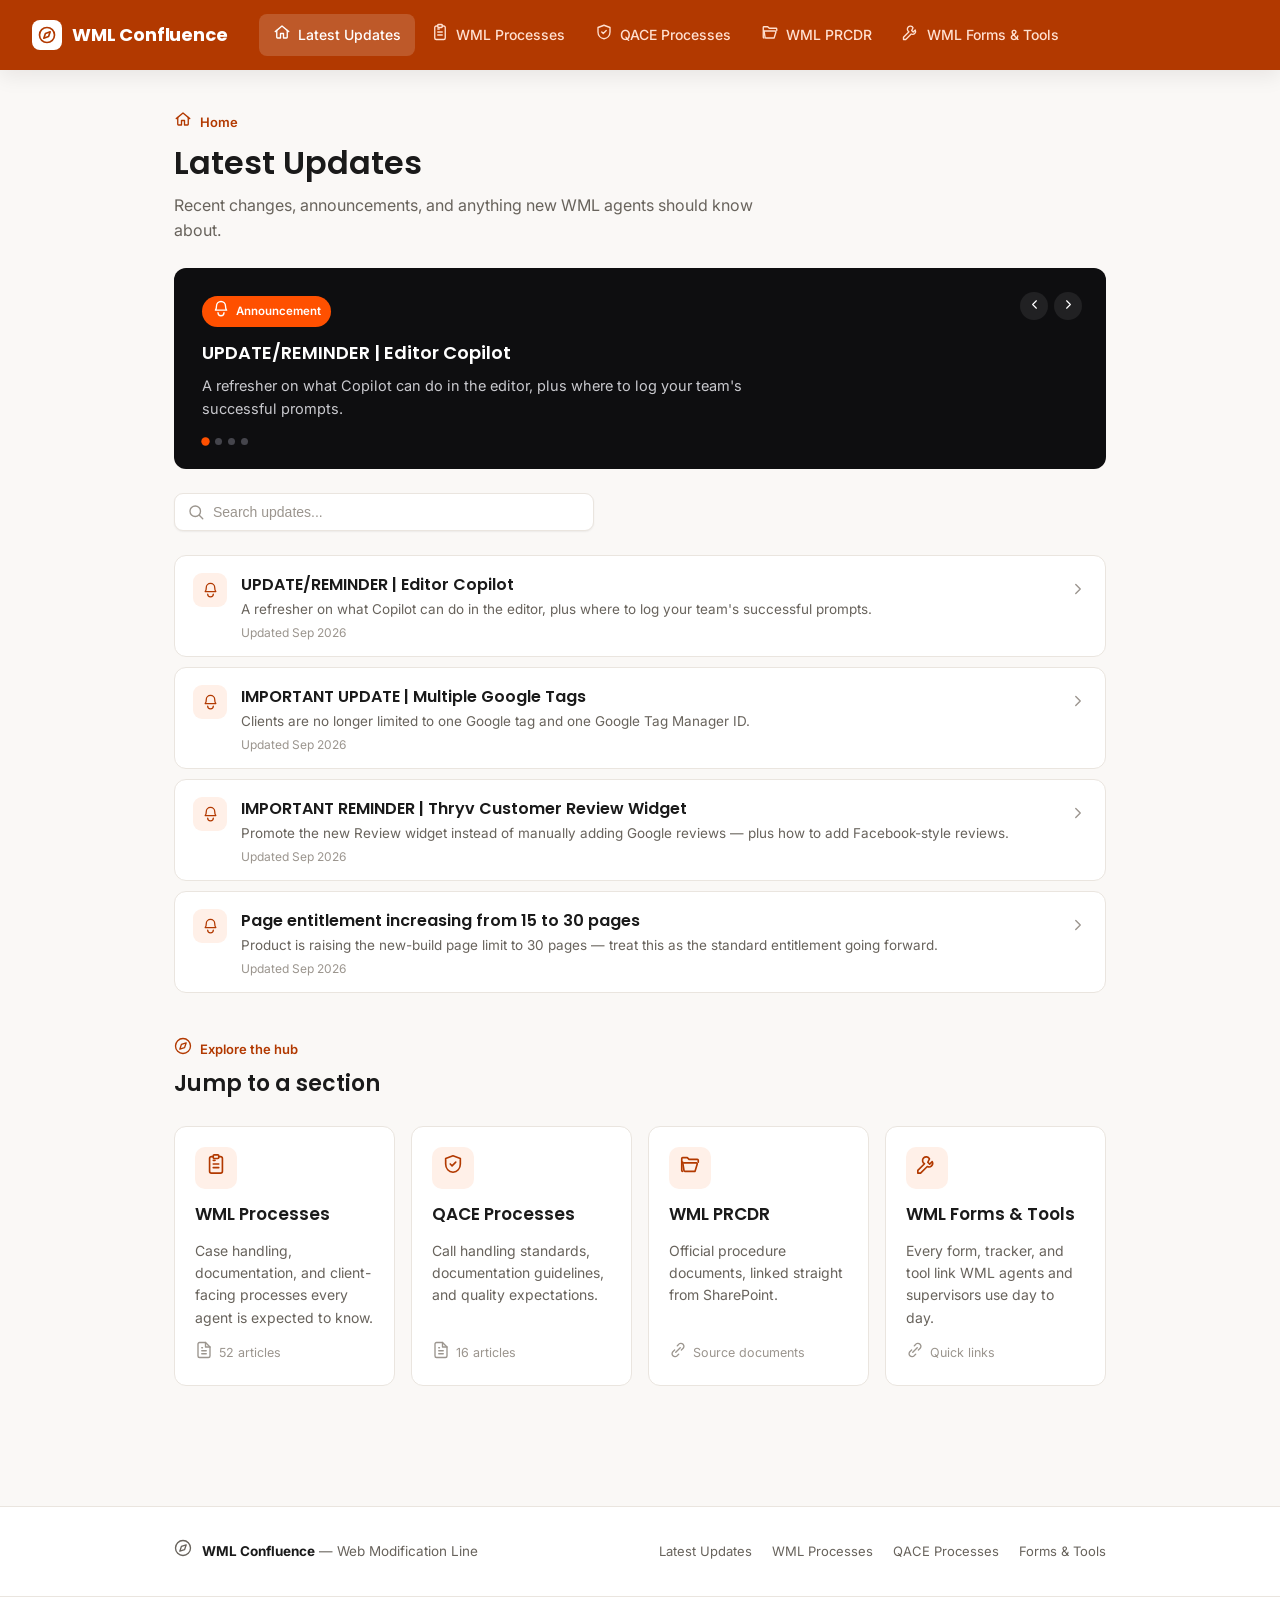
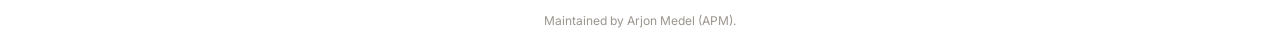
==== commit 41f3d0a0: "Add files via upload" ====
--- a/index.html
+++ b/index.html
@@ -21,7 +21,6 @@
     <a href="qace-processes.html"><span data-icon="shield-check"></span><span class="nav-label">QACE Processes</span></a>
     <a href="wml-prcdr.html"><span data-icon="folder-open"></span><span class="nav-label">WML PRCDR</span></a>
     <a href="wml-forms.html"><span data-icon="wrench"></span><span class="nav-label">WML Forms & Tools</span></a>
-    <a href="nps-checklist.html"><span data-icon="star"></span><span class="nav-label">NPS Checklist</span></a>
   </nav>
 </div>
 
@@ -49,14 +48,6 @@
 
   <div id="content"></div>
 
-  <div class="cta-banner">
-    <div class="cta-banner-text">
-      <h3>Looking for the latest additions?</h3>
-      <p>Jump straight to the newest topics added to WML Processes.</p>
-    </div>
-    <a class="cta-btn" href="wml-processes.html#latest-processes">See Latest Updates<span data-icon="arrow-right" class="icon"></span></a>
-  </div>
-
   <div class="page-header" style="margin-top:44px;">
     <div class="page-eyebrow"><span data-icon="compass"></span><span>Explore the hub</span></div>
     <h1 style="font-size:22px;">Jump to a section</h1>
@@ -66,7 +57,7 @@
       <span class="hub-card-icon"><span data-icon="clipboard-list"></span></span>
       <h3>WML Processes</h3>
       <p>Case handling, documentation, and client-facing processes every agent is expected to know.</p>
-      <span class="hub-card-count"><span data-icon="file-text"></span>55 articles</span>
+      <span class="hub-card-count"><span data-icon="file-text"></span>52 articles</span>
     </a>
     <a class="hub-card" href="qace-processes.html">
       <span class="hub-card-icon"><span data-icon="shield-check"></span></span>
@@ -85,12 +76,6 @@
       <h3>WML Forms &amp; Tools</h3>
       <p>Every form, tracker, and tool link WML agents and supervisors use day to day.</p>
       <span class="hub-card-count"><span data-icon="link"></span>Quick links</span>
-    </a>
-    <a class="hub-card" href="nps-checklist.html">
-      <span class="hub-card-icon"><span data-icon="star"></span></span>
-      <h3>NPS Checklist</h3>
-      <p>Quick-scan recommendation checklist and closing spiels to use while on a modification call.</p>
-      <span class="hub-card-count"><span data-icon="file-text"></span>Recommendation guide</span>
     </a>
   </div>
 </div>
@@ -106,7 +91,6 @@
       <a href="wml-processes.html">WML Processes</a>
       <a href="qace-processes.html">QACE Processes</a>
       <a href="wml-forms.html">Forms &amp; Tools</a>
-      <a href="nps-checklist.html">NPS Checklist</a>
     </div>
   </div>
   <div class="footer-note">Maintained by Arjon Medel (APM).</div>
@@ -114,7 +98,7 @@
 
 <script src="icons.js"></script>
 <script>
-const updates = [{"id": "update-multiple-google-tags", "title": "IMPORTANT UPDATE | Multiple Google Tags", "summary": "Clients are no longer limited to one Google tag and one Google Tag Manager ID.", "author": "WML Team", "updated": "Sep 2026", "tags": ["google analytics", "seo"], "body": [{"t": "p", "c": "Hello Team,"}, {"t": "p", "c": "Sharing this update for your reference and guidance."}, {"t": "h3", "c": "Support for multiple Google tags"}, {"t": "ul", "c": ["Clients are no longer limited to one Google tag and one Google Tag Manager ID.", "Add as many tags as the client requests, comma-separated, to the Google Tools field in the editor."]}, {"t": "link", "href": "wml-processes.html#wml-multiple-google-tags", "label": "View the full process in WML Processes \u2192"}]}, {"id": "update-review-widget", "title": "IMPORTANT REMINDER | Thryv Customer Review Widget", "summary": "Promote the new Review widget instead of manually adding Google reviews \u2014 plus how to add Facebook-style reviews.", "author": "WML Team", "updated": "Sep 2026", "tags": ["reviews", "widgets"], "body": [{"t": "p", "c": "Hello Team,"}, {"t": "p", "c": "Sharing this reminder in line with the recent release of the new Thryv Customer Review widget."}, {"t": "p", "c": "Since adding reviews or recent reviews are both part of our NPS recommendation checklist, this is our opportunity to promote the use of this new widget. Using this widget eliminates the need to manually add Google reviews to the site."}, {"t": "h3", "c": "Things to remember"}, {"t": "ul", "c": ["The Google/Yelp business profiles must be connected in the client's Thryv Marketing Center / Business Center Listings Management section. If this isn't done yet, offer to connect them with Thryv Support.", "If the feed is blank after adding the widget, the client needs to configure their listings before reviews can appear. Either transfer the client to Thryv Support, or send them the Google Business Profile guide to complete it themselves."]}, {"t": "p", "c": "We've also seen clients ask for Facebook-style reviews (name and photo visible), which we can add via an embed code from their Facebook review feed \u2014 note the embed only covers one review at a time."}, {"t": "link", "href": "wml-processes.html#wml-review-widget", "label": "View the full process in WML Processes \u2192"}]}, {"id": "update-page-entitlement-30", "title": "Page entitlement increasing from 15 to 30 pages", "summary": "Product is raising the new-build page limit to 30 pages \u2014 treat this as the standard entitlement going forward.", "author": "WML Team", "updated": "Sep 2026", "tags": ["pages", "entitlement"], "body": [{"t": "p", "c": "Heads up, our Product partners are upping the limit for new website builds from 15 pages to 30."}, {"t": "p", "c": "We're working on updating RST's page entitlement reporting and documentation, but please treat new website entitlements as 30 pages moving forward. Anywhere in our documentation, if we see 15 pages, note that it should now read 30 pages. This includes requests to add pages to existing websites."}, {"t": "p", "c": "We are still seeing average website size at 10 pages, and WCs will not encourage clients to use all 30 pages unless necessary for the client's SEO."}]}];
+const updates = [{"id": "update-editor-copilot", "title": "UPDATE/REMINDER | Editor Copilot", "summary": "A refresher on what Copilot can do in the editor, plus where to log your team's successful prompts.", "author": "WML Team", "updated": "Sep 2026", "tags": ["editor", "copilot", "ai"], "body": [{"t": "p", "c": "Hello Team,"}, {"t": "p", "c": "Sharing this update/reminder for your reference and guidance."}, {"t": "h3", "c": "Copilot"}, {"t": "p", "c": "Copilot is the latest iteration of the editor's AI, giving significant flexibility within a website that's already been built. It's excellent at reworking AI images, making initial designs consistent, and updating sitewide colors \u2014 access it via the gem icon in the top right of the editor (different from the icon on the bottom left)."}, {"t": "p", "c": "It can create pages, edit pages, and create blog posts. Commands are page-specific unless told otherwise, and it should not be used while screen sharing with clients on calls."}, {"t": "link", "href": "https://canva.link/xceb8yxbsgbeq5c", "label": "5 Tips When Using Duda Copilot"}, {"t": "image", "src": "images/duda-copilot-tips-title.png", "alt": "5 Tips when Using Duda Copilot"}, {"t": "image", "src": "images/duda-copilot-tip1.png", "alt": "Tip 1: Be specific about where the change should happen"}, {"t": "image", "src": "images/duda-copilot-tip3.png", "alt": "Tip 3: Use ChatGPT to help build your Copilot prompt"}, {"t": "image", "src": "images/duda-copilot-tip4.png", "alt": "Tip 4: Don't ask for too many things at once"}, {"t": "image", "src": "images/duda-copilot-tip5.png", "alt": "Tip 5: Always review AI changes"}, {"t": "link", "href": "https://thryv-my.sharepoint.com/:x:/p/munozj01/IQCsMElcCpiSR6X21_LJ4-GlAaW5u1ZYkd_VLjTx79_mRPc?e=HkJ71m", "label": "Co Pilot Prompts Tracker 2026 \u2014 add your team's successful prompts"}, {"t": "link", "href": "wml-processes.html#wml-editor-copilot", "label": "View the full process in WML Processes \u2192"}]}, {"id": "update-multiple-google-tags", "title": "IMPORTANT UPDATE | Multiple Google Tags", "summary": "Clients are no longer limited to one Google tag and one Google Tag Manager ID.", "author": "WML Team", "updated": "Sep 2026", "tags": ["google analytics", "seo"], "body": [{"t": "p", "c": "Hello Team,"}, {"t": "p", "c": "Sharing this update for your reference and guidance."}, {"t": "h3", "c": "Support for multiple Google tags"}, {"t": "ul", "c": ["Clients are no longer limited to one Google tag and one Google Tag Manager ID.", "Add as many tags as the client requests, comma-separated, to the Google Tools field in the editor."]}, {"t": "link", "href": "wml-processes.html#wml-multiple-google-tags", "label": "View the full process in WML Processes \u2192"}]}, {"id": "update-review-widget", "title": "IMPORTANT REMINDER | Thryv Customer Review Widget", "summary": "Promote the new Review widget instead of manually adding Google reviews \u2014 plus how to add Facebook-style reviews.", "author": "WML Team", "updated": "Sep 2026", "tags": ["reviews", "widgets"], "body": [{"t": "p", "c": "Hello Team,"}, {"t": "p", "c": "Sharing this reminder in line with the recent release of the new Thryv Customer Review widget."}, {"t": "p", "c": "Since adding reviews or recent reviews are both part of our NPS recommendation checklist, this is our opportunity to promote the use of this new widget. Using this widget eliminates the need to manually add Google reviews to the site."}, {"t": "h3", "c": "Things to remember"}, {"t": "ul", "c": ["The Google/Yelp business profiles must be connected in the client's Thryv Marketing Center / Business Center Listings Management section. If this isn't done yet, offer to connect them with Thryv Support.", "If the feed is blank after adding the widget, the client needs to configure their listings before reviews can appear. Either transfer the client to Thryv Support, or send them the Google Business Profile guide to complete it themselves."]}, {"t": "p", "c": "We've also seen clients ask for Facebook-style reviews (name and photo visible), which we can add via an embed code from their Facebook review feed \u2014 note the embed only covers one review at a time."}, {"t": "link", "href": "wml-processes.html#wml-review-widget", "label": "View the full process in WML Processes \u2192"}]}, {"id": "update-page-entitlement-30", "title": "Page entitlement increasing from 15 to 30 pages", "summary": "Product is raising the new-build page limit to 30 pages \u2014 treat this as the standard entitlement going forward.", "author": "WML Team", "updated": "Sep 2026", "tags": ["pages", "entitlement"], "body": [{"t": "p", "c": "Heads up, our Product partners are upping the limit for new website builds from 15 pages to 30."}, {"t": "p", "c": "We're working on updating RST's page entitlement reporting and documentation, but please treat new website entitlements as 30 pages moving forward. Anywhere in our documentation, if we see 15 pages, note that it should now read 30 pages. This includes requests to add pages to existing websites."}, {"t": "p", "c": "We are still seeing average website size at 10 pages, and WCs will not encourage clients to use all 30 pages unless necessary for the client's SEO."}]}];
 const slides = updates.map(u => ({ title: u.title, body: u.summary }));
 
 let slideIndex = 0;
@@ -161,6 +145,7 @@
     if (block.t === 'h3') return '<h3>' + escapeHtml(block.c) + '</h3>';
     if (block.t === 'ul') return '<ul>' + block.c.map(li => '<li>' + escapeHtml(li) + '</li>').join('') + '</ul>';
     if (block.t === 'link') return '<a class="body-link" href="' + escapeHtml(block.href) + '">' + escapeHtml(block.label) + '</a>';
+    if (block.t === 'image') return '<img class="body-image" src="' + escapeHtml(block.src) + '" alt="' + escapeHtml(block.alt || '') + '">';
     return '';
   }).join('');
 }
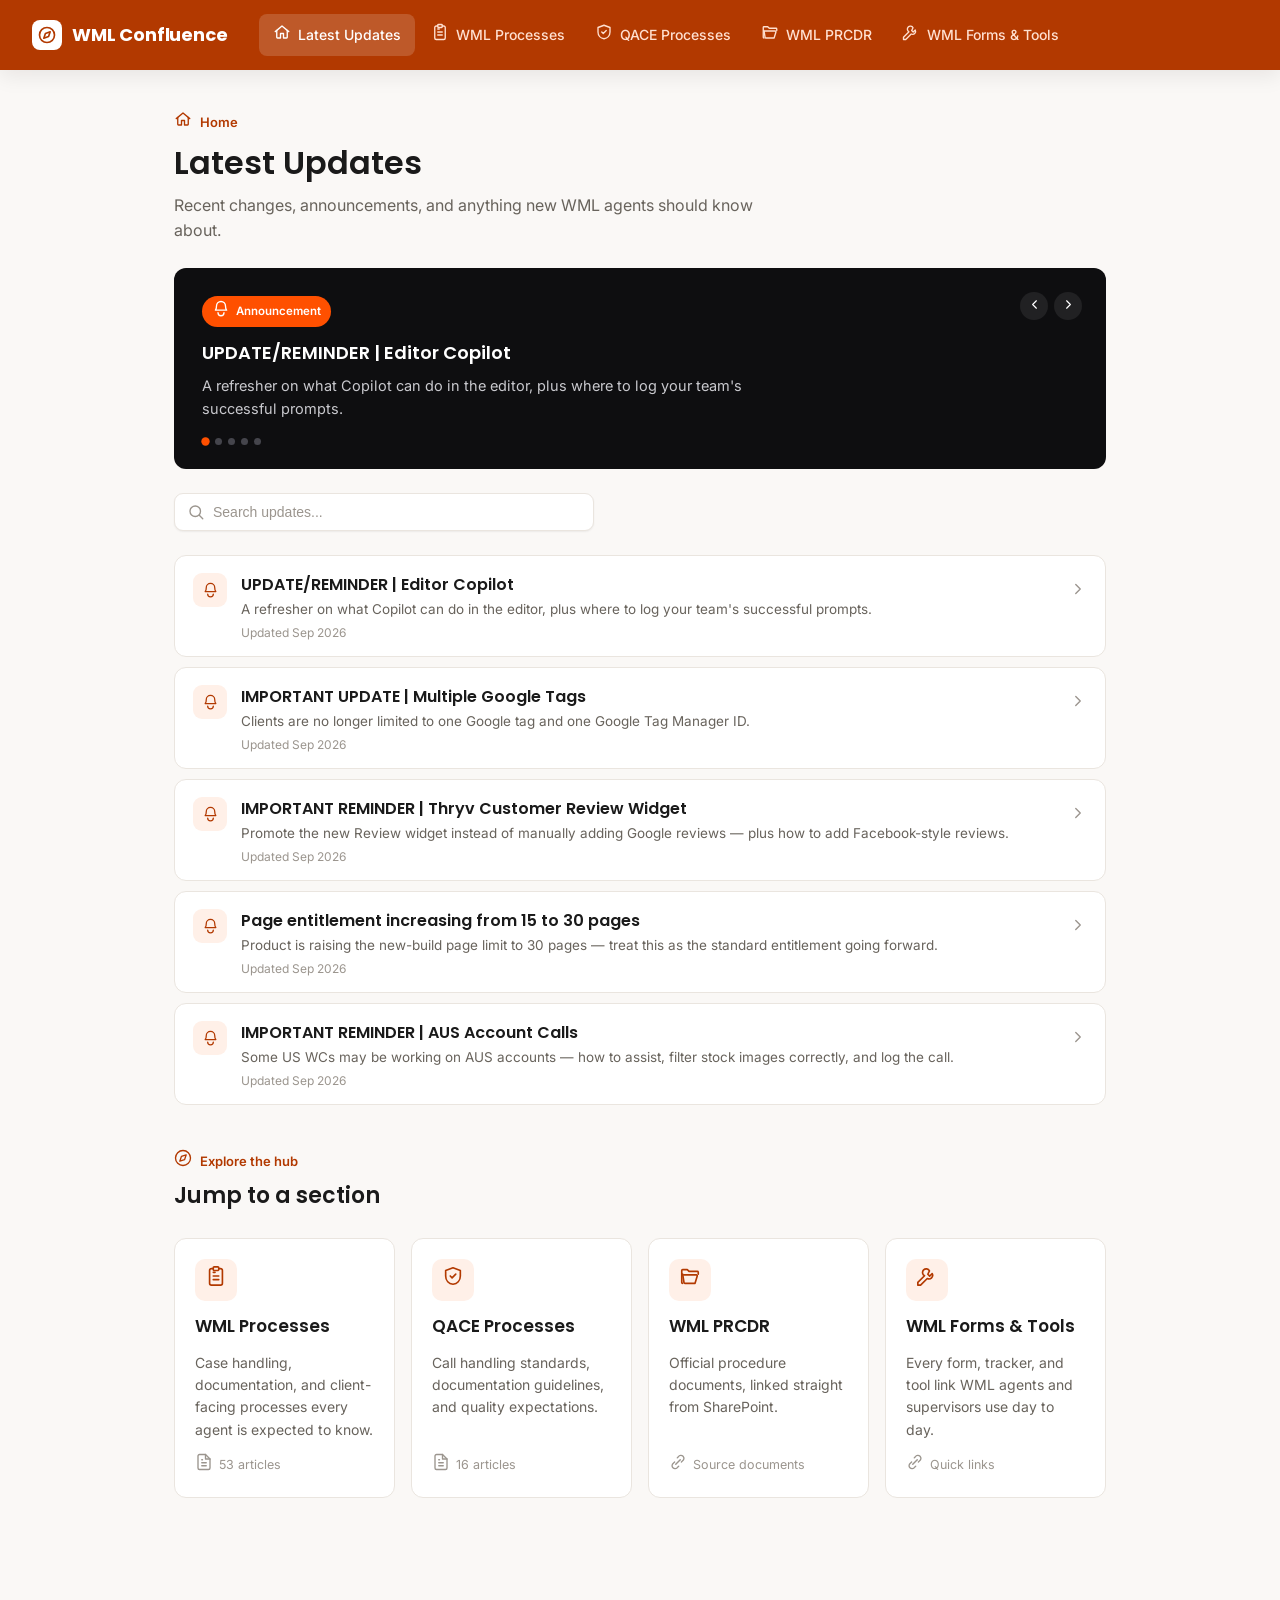
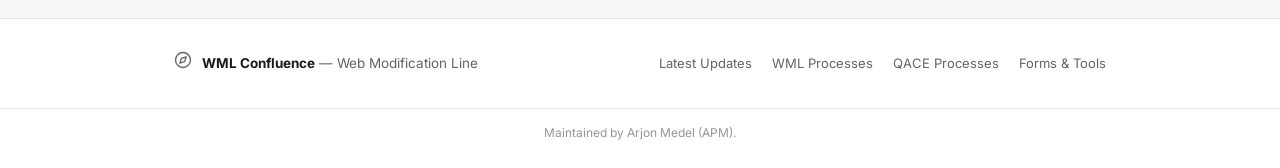
==== commit 635dd53c: "Add files via upload" ====
--- a/index.html
+++ b/index.html
@@ -57,7 +57,7 @@
       <span class="hub-card-icon"><span data-icon="clipboard-list"></span></span>
       <h3>WML Processes</h3>
       <p>Case handling, documentation, and client-facing processes every agent is expected to know.</p>
-      <span class="hub-card-count"><span data-icon="file-text"></span>52 articles</span>
+      <span class="hub-card-count"><span data-icon="file-text"></span>53 articles</span>
     </a>
     <a class="hub-card" href="qace-processes.html">
       <span class="hub-card-icon"><span data-icon="shield-check"></span></span>
@@ -98,7 +98,7 @@
 
 <script src="icons.js"></script>
 <script>
-const updates = [{"id": "update-editor-copilot", "title": "UPDATE/REMINDER | Editor Copilot", "summary": "A refresher on what Copilot can do in the editor, plus where to log your team's successful prompts.", "author": "WML Team", "updated": "Sep 2026", "tags": ["editor", "copilot", "ai"], "body": [{"t": "p", "c": "Hello Team,"}, {"t": "p", "c": "Sharing this update/reminder for your reference and guidance."}, {"t": "h3", "c": "Copilot"}, {"t": "p", "c": "Copilot is the latest iteration of the editor's AI, giving significant flexibility within a website that's already been built. It's excellent at reworking AI images, making initial designs consistent, and updating sitewide colors \u2014 access it via the gem icon in the top right of the editor (different from the icon on the bottom left)."}, {"t": "p", "c": "It can create pages, edit pages, and create blog posts. Commands are page-specific unless told otherwise, and it should not be used while screen sharing with clients on calls."}, {"t": "link", "href": "https://canva.link/xceb8yxbsgbeq5c", "label": "5 Tips When Using Duda Copilot"}, {"t": "image", "src": "images/duda-copilot-tips-title.png", "alt": "5 Tips when Using Duda Copilot"}, {"t": "image", "src": "images/duda-copilot-tip1.png", "alt": "Tip 1: Be specific about where the change should happen"}, {"t": "image", "src": "images/duda-copilot-tip3.png", "alt": "Tip 3: Use ChatGPT to help build your Copilot prompt"}, {"t": "image", "src": "images/duda-copilot-tip4.png", "alt": "Tip 4: Don't ask for too many things at once"}, {"t": "image", "src": "images/duda-copilot-tip5.png", "alt": "Tip 5: Always review AI changes"}, {"t": "link", "href": "https://thryv-my.sharepoint.com/:x:/p/munozj01/IQCsMElcCpiSR6X21_LJ4-GlAaW5u1ZYkd_VLjTx79_mRPc?e=HkJ71m", "label": "Co Pilot Prompts Tracker 2026 \u2014 add your team's successful prompts"}, {"t": "link", "href": "wml-processes.html#wml-editor-copilot", "label": "View the full process in WML Processes \u2192"}]}, {"id": "update-multiple-google-tags", "title": "IMPORTANT UPDATE | Multiple Google Tags", "summary": "Clients are no longer limited to one Google tag and one Google Tag Manager ID.", "author": "WML Team", "updated": "Sep 2026", "tags": ["google analytics", "seo"], "body": [{"t": "p", "c": "Hello Team,"}, {"t": "p", "c": "Sharing this update for your reference and guidance."}, {"t": "h3", "c": "Support for multiple Google tags"}, {"t": "ul", "c": ["Clients are no longer limited to one Google tag and one Google Tag Manager ID.", "Add as many tags as the client requests, comma-separated, to the Google Tools field in the editor."]}, {"t": "link", "href": "wml-processes.html#wml-multiple-google-tags", "label": "View the full process in WML Processes \u2192"}]}, {"id": "update-review-widget", "title": "IMPORTANT REMINDER | Thryv Customer Review Widget", "summary": "Promote the new Review widget instead of manually adding Google reviews \u2014 plus how to add Facebook-style reviews.", "author": "WML Team", "updated": "Sep 2026", "tags": ["reviews", "widgets"], "body": [{"t": "p", "c": "Hello Team,"}, {"t": "p", "c": "Sharing this reminder in line with the recent release of the new Thryv Customer Review widget."}, {"t": "p", "c": "Since adding reviews or recent reviews are both part of our NPS recommendation checklist, this is our opportunity to promote the use of this new widget. Using this widget eliminates the need to manually add Google reviews to the site."}, {"t": "h3", "c": "Things to remember"}, {"t": "ul", "c": ["The Google/Yelp business profiles must be connected in the client's Thryv Marketing Center / Business Center Listings Management section. If this isn't done yet, offer to connect them with Thryv Support.", "If the feed is blank after adding the widget, the client needs to configure their listings before reviews can appear. Either transfer the client to Thryv Support, or send them the Google Business Profile guide to complete it themselves."]}, {"t": "p", "c": "We've also seen clients ask for Facebook-style reviews (name and photo visible), which we can add via an embed code from their Facebook review feed \u2014 note the embed only covers one review at a time."}, {"t": "link", "href": "wml-processes.html#wml-review-widget", "label": "View the full process in WML Processes \u2192"}]}, {"id": "update-page-entitlement-30", "title": "Page entitlement increasing from 15 to 30 pages", "summary": "Product is raising the new-build page limit to 30 pages \u2014 treat this as the standard entitlement going forward.", "author": "WML Team", "updated": "Sep 2026", "tags": ["pages", "entitlement"], "body": [{"t": "p", "c": "Heads up, our Product partners are upping the limit for new website builds from 15 pages to 30."}, {"t": "p", "c": "We're working on updating RST's page entitlement reporting and documentation, but please treat new website entitlements as 30 pages moving forward. Anywhere in our documentation, if we see 15 pages, note that it should now read 30 pages. This includes requests to add pages to existing websites."}, {"t": "p", "c": "We are still seeing average website size at 10 pages, and WCs will not encourage clients to use all 30 pages unless necessary for the client's SEO."}]}];
+const updates = [{"id": "update-editor-copilot", "title": "UPDATE/REMINDER | Editor Copilot", "summary": "A refresher on what Copilot can do in the editor, plus where to log your team's successful prompts.", "author": "WML Team", "updated": "Sep 2026", "tags": ["editor", "copilot", "ai"], "body": [{"t": "p", "c": "Hello Team,"}, {"t": "p", "c": "Sharing this update/reminder for your reference and guidance."}, {"t": "h3", "c": "Copilot"}, {"t": "p", "c": "Copilot is the latest iteration of the editor's AI, giving significant flexibility within a website that's already been built. It's excellent at reworking AI images, making initial designs consistent, and updating sitewide colors \u2014 access it via the gem icon in the top right of the editor (different from the icon on the bottom left)."}, {"t": "p", "c": "It can create pages, edit pages, and create blog posts. Commands are page-specific unless told otherwise, and it should not be used while screen sharing with clients on calls."}, {"t": "link", "href": "https://canva.link/xceb8yxbsgbeq5c", "label": "5 Tips When Using Duda Copilot"}, {"t": "image", "src": "images/duda-copilot-tips-title.png", "alt": "5 Tips when Using Duda Copilot"}, {"t": "image", "src": "images/duda-copilot-tip1.png", "alt": "Tip 1: Be specific about where the change should happen"}, {"t": "image", "src": "images/duda-copilot-tip3.png", "alt": "Tip 3: Use ChatGPT to help build your Copilot prompt"}, {"t": "image", "src": "images/duda-copilot-tip4.png", "alt": "Tip 4: Don't ask for too many things at once"}, {"t": "image", "src": "images/duda-copilot-tip5.png", "alt": "Tip 5: Always review AI changes"}, {"t": "link", "href": "https://thryv-my.sharepoint.com/:x:/p/munozj01/IQCsMElcCpiSR6X21_LJ4-GlAaW5u1ZYkd_VLjTx79_mRPc?e=HkJ71m", "label": "Co Pilot Prompts Tracker 2026 \u2014 add your team's successful prompts"}, {"t": "link", "href": "wml-processes.html#wml-editor-copilot", "label": "View the full process in WML Processes \u2192"}]}, {"id": "update-multiple-google-tags", "title": "IMPORTANT UPDATE | Multiple Google Tags", "summary": "Clients are no longer limited to one Google tag and one Google Tag Manager ID.", "author": "WML Team", "updated": "Sep 2026", "tags": ["google analytics", "seo"], "body": [{"t": "p", "c": "Hello Team,"}, {"t": "p", "c": "Sharing this update for your reference and guidance."}, {"t": "h3", "c": "Support for multiple Google tags"}, {"t": "ul", "c": ["Clients are no longer limited to one Google tag and one Google Tag Manager ID.", "Add as many tags as the client requests, comma-separated, to the Google Tools field in the editor."]}, {"t": "link", "href": "wml-processes.html#wml-multiple-google-tags", "label": "View the full process in WML Processes \u2192"}]}, {"id": "update-review-widget", "title": "IMPORTANT REMINDER | Thryv Customer Review Widget", "summary": "Promote the new Review widget instead of manually adding Google reviews \u2014 plus how to add Facebook-style reviews.", "author": "WML Team", "updated": "Sep 2026", "tags": ["reviews", "widgets"], "body": [{"t": "p", "c": "Hello Team,"}, {"t": "p", "c": "Sharing this reminder in line with the recent release of the new Thryv Customer Review widget."}, {"t": "p", "c": "Since adding reviews or recent reviews are both part of our NPS recommendation checklist, this is our opportunity to promote the use of this new widget. Using this widget eliminates the need to manually add Google reviews to the site."}, {"t": "h3", "c": "Things to remember"}, {"t": "ul", "c": ["The Google/Yelp business profiles must be connected in the client's Thryv Marketing Center / Business Center Listings Management section. If this isn't done yet, offer to connect them with Thryv Support.", "If the feed is blank after adding the widget, the client needs to configure their listings before reviews can appear. Either transfer the client to Thryv Support, or send them the Google Business Profile guide to complete it themselves."]}, {"t": "p", "c": "We've also seen clients ask for Facebook-style reviews (name and photo visible), which we can add via an embed code from their Facebook review feed \u2014 note the embed only covers one review at a time."}, {"t": "link", "href": "wml-processes.html#wml-review-widget", "label": "View the full process in WML Processes \u2192"}]}, {"id": "update-page-entitlement-30", "title": "Page entitlement increasing from 15 to 30 pages", "summary": "Product is raising the new-build page limit to 30 pages \u2014 treat this as the standard entitlement going forward.", "author": "WML Team", "updated": "Sep 2026", "tags": ["pages", "entitlement"], "body": [{"t": "p", "c": "Heads up, our Product partners are upping the limit for new website builds from 15 pages to 30."}, {"t": "p", "c": "We're working on updating RST's page entitlement reporting and documentation, but please treat new website entitlements as 30 pages moving forward. Anywhere in our documentation, if we see 15 pages, note that it should now read 30 pages. This includes requests to add pages to existing websites."}, {"t": "p", "c": "We are still seeing average website size at 10 pages, and WCs will not encourage clients to use all 30 pages unless necessary for the client's SEO."}]}, {"id": "update-aus-accounts", "title": "IMPORTANT REMINDER | AUS Account Calls", "summary": "Some US WCs may be working on AUS accounts \u2014 how to assist, filter stock images correctly, and log the call.", "author": "WML Team", "updated": "Sep 2026", "tags": ["aus", "routing"], "body": [{"t": "p", "c": "Hi Team,"}, {"t": "p", "c": "Just a quick reminder: If you receive a call for an AUS account, please assist the customer as needed. Although these calls are rare, some US WCs may be working on AUS accounts."}, {"t": "p", "c": "AUS websites are accessible through the Thryv Editor, so we can assist with website modifications when needed. For stock images, please remember to filter the location specifically for AUS accounts to ensure we are using appropriate images."}, {"t": "p", "c": "Please make sure to log and track any AUS-related calls using the tracker below:"}, {"t": "link", "href": "https://docs.google.com/spreadsheets/d/1s4KLIYr4jpCLDHKHugyEj0sgcou-ixX9uvwk0Pqenbk/edit?usp=sharing", "label": "AUS Account Call Tracker"}, {"t": "link", "href": "wml-processes.html#wml-aus-accounts", "label": "View the full process in WML Processes \u2192"}]}];
 const slides = updates.map(u => ({ title: u.title, body: u.summary }));
 
 let slideIndex = 0;
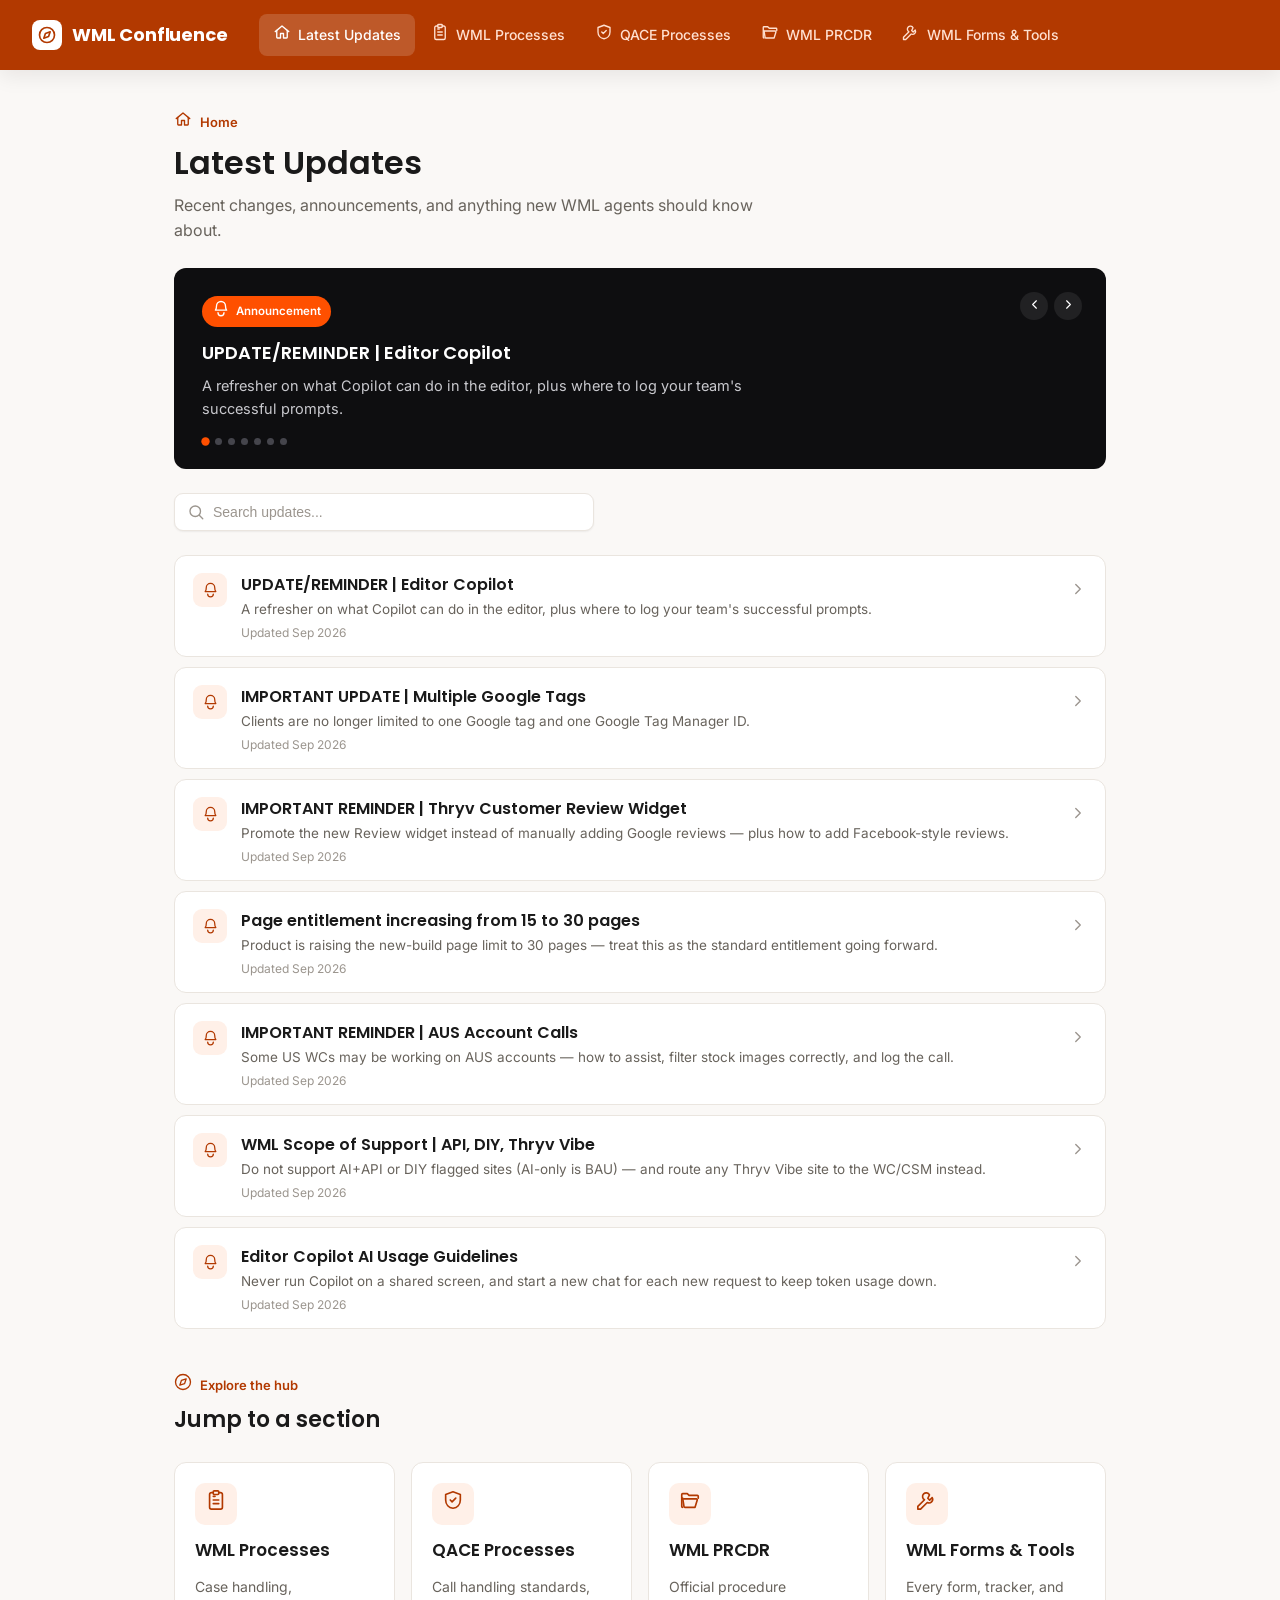
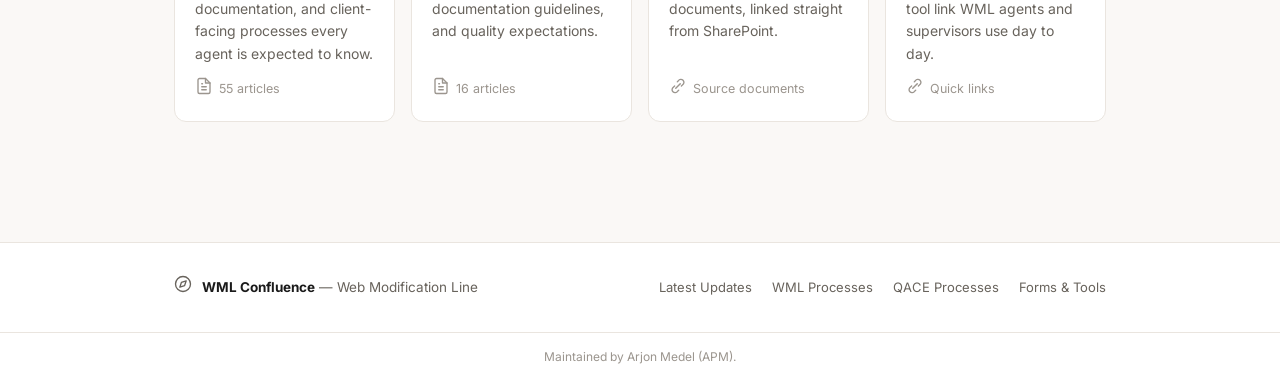
==== commit 499d84fa: "Add files via upload" ====
--- a/index.html
+++ b/index.html
@@ -57,7 +57,7 @@
       <span class="hub-card-icon"><span data-icon="clipboard-list"></span></span>
       <h3>WML Processes</h3>
       <p>Case handling, documentation, and client-facing processes every agent is expected to know.</p>
-      <span class="hub-card-count"><span data-icon="file-text"></span>53 articles</span>
+      <span class="hub-card-count"><span data-icon="file-text"></span>55 articles</span>
     </a>
     <a class="hub-card" href="qace-processes.html">
       <span class="hub-card-icon"><span data-icon="shield-check"></span></span>
@@ -98,7 +98,7 @@
 
 <script src="icons.js"></script>
 <script>
-const updates = [{"id": "update-editor-copilot", "title": "UPDATE/REMINDER | Editor Copilot", "summary": "A refresher on what Copilot can do in the editor, plus where to log your team's successful prompts.", "author": "WML Team", "updated": "Sep 2026", "tags": ["editor", "copilot", "ai"], "body": [{"t": "p", "c": "Hello Team,"}, {"t": "p", "c": "Sharing this update/reminder for your reference and guidance."}, {"t": "h3", "c": "Copilot"}, {"t": "p", "c": "Copilot is the latest iteration of the editor's AI, giving significant flexibility within a website that's already been built. It's excellent at reworking AI images, making initial designs consistent, and updating sitewide colors \u2014 access it via the gem icon in the top right of the editor (different from the icon on the bottom left)."}, {"t": "p", "c": "It can create pages, edit pages, and create blog posts. Commands are page-specific unless told otherwise, and it should not be used while screen sharing with clients on calls."}, {"t": "link", "href": "https://canva.link/xceb8yxbsgbeq5c", "label": "5 Tips When Using Duda Copilot"}, {"t": "image", "src": "images/duda-copilot-tips-title.png", "alt": "5 Tips when Using Duda Copilot"}, {"t": "image", "src": "images/duda-copilot-tip1.png", "alt": "Tip 1: Be specific about where the change should happen"}, {"t": "image", "src": "images/duda-copilot-tip3.png", "alt": "Tip 3: Use ChatGPT to help build your Copilot prompt"}, {"t": "image", "src": "images/duda-copilot-tip4.png", "alt": "Tip 4: Don't ask for too many things at once"}, {"t": "image", "src": "images/duda-copilot-tip5.png", "alt": "Tip 5: Always review AI changes"}, {"t": "link", "href": "https://thryv-my.sharepoint.com/:x:/p/munozj01/IQCsMElcCpiSR6X21_LJ4-GlAaW5u1ZYkd_VLjTx79_mRPc?e=HkJ71m", "label": "Co Pilot Prompts Tracker 2026 \u2014 add your team's successful prompts"}, {"t": "link", "href": "wml-processes.html#wml-editor-copilot", "label": "View the full process in WML Processes \u2192"}]}, {"id": "update-multiple-google-tags", "title": "IMPORTANT UPDATE | Multiple Google Tags", "summary": "Clients are no longer limited to one Google tag and one Google Tag Manager ID.", "author": "WML Team", "updated": "Sep 2026", "tags": ["google analytics", "seo"], "body": [{"t": "p", "c": "Hello Team,"}, {"t": "p", "c": "Sharing this update for your reference and guidance."}, {"t": "h3", "c": "Support for multiple Google tags"}, {"t": "ul", "c": ["Clients are no longer limited to one Google tag and one Google Tag Manager ID.", "Add as many tags as the client requests, comma-separated, to the Google Tools field in the editor."]}, {"t": "link", "href": "wml-processes.html#wml-multiple-google-tags", "label": "View the full process in WML Processes \u2192"}]}, {"id": "update-review-widget", "title": "IMPORTANT REMINDER | Thryv Customer Review Widget", "summary": "Promote the new Review widget instead of manually adding Google reviews \u2014 plus how to add Facebook-style reviews.", "author": "WML Team", "updated": "Sep 2026", "tags": ["reviews", "widgets"], "body": [{"t": "p", "c": "Hello Team,"}, {"t": "p", "c": "Sharing this reminder in line with the recent release of the new Thryv Customer Review widget."}, {"t": "p", "c": "Since adding reviews or recent reviews are both part of our NPS recommendation checklist, this is our opportunity to promote the use of this new widget. Using this widget eliminates the need to manually add Google reviews to the site."}, {"t": "h3", "c": "Things to remember"}, {"t": "ul", "c": ["The Google/Yelp business profiles must be connected in the client's Thryv Marketing Center / Business Center Listings Management section. If this isn't done yet, offer to connect them with Thryv Support.", "If the feed is blank after adding the widget, the client needs to configure their listings before reviews can appear. Either transfer the client to Thryv Support, or send them the Google Business Profile guide to complete it themselves."]}, {"t": "p", "c": "We've also seen clients ask for Facebook-style reviews (name and photo visible), which we can add via an embed code from their Facebook review feed \u2014 note the embed only covers one review at a time."}, {"t": "link", "href": "wml-processes.html#wml-review-widget", "label": "View the full process in WML Processes \u2192"}]}, {"id": "update-page-entitlement-30", "title": "Page entitlement increasing from 15 to 30 pages", "summary": "Product is raising the new-build page limit to 30 pages \u2014 treat this as the standard entitlement going forward.", "author": "WML Team", "updated": "Sep 2026", "tags": ["pages", "entitlement"], "body": [{"t": "p", "c": "Heads up, our Product partners are upping the limit for new website builds from 15 pages to 30."}, {"t": "p", "c": "We're working on updating RST's page entitlement reporting and documentation, but please treat new website entitlements as 30 pages moving forward. Anywhere in our documentation, if we see 15 pages, note that it should now read 30 pages. This includes requests to add pages to existing websites."}, {"t": "p", "c": "We are still seeing average website size at 10 pages, and WCs will not encourage clients to use all 30 pages unless necessary for the client's SEO."}]}, {"id": "update-aus-accounts", "title": "IMPORTANT REMINDER | AUS Account Calls", "summary": "Some US WCs may be working on AUS accounts \u2014 how to assist, filter stock images correctly, and log the call.", "author": "WML Team", "updated": "Sep 2026", "tags": ["aus", "routing"], "body": [{"t": "p", "c": "Hi Team,"}, {"t": "p", "c": "Just a quick reminder: If you receive a call for an AUS account, please assist the customer as needed. Although these calls are rare, some US WCs may be working on AUS accounts."}, {"t": "p", "c": "AUS websites are accessible through the Thryv Editor, so we can assist with website modifications when needed. For stock images, please remember to filter the location specifically for AUS accounts to ensure we are using appropriate images."}, {"t": "p", "c": "Please make sure to log and track any AUS-related calls using the tracker below:"}, {"t": "link", "href": "https://docs.google.com/spreadsheets/d/1s4KLIYr4jpCLDHKHugyEj0sgcou-ixX9uvwk0Pqenbk/edit?usp=sharing", "label": "AUS Account Call Tracker"}, {"t": "link", "href": "wml-processes.html#wml-aus-accounts", "label": "View the full process in WML Processes \u2192"}]}];
+const updates = [{"id": "update-editor-copilot", "title": "UPDATE/REMINDER | Editor Copilot", "summary": "A refresher on what Copilot can do in the editor, plus where to log your team's successful prompts.", "author": "WML Team", "updated": "Sep 2026", "tags": ["editor", "copilot", "ai"], "body": [{"t": "p", "c": "Hello Team,"}, {"t": "p", "c": "Sharing this update/reminder for your reference and guidance."}, {"t": "h3", "c": "Copilot"}, {"t": "p", "c": "Copilot is the latest iteration of the editor's AI, giving significant flexibility within a website that's already been built. It's excellent at reworking AI images, making initial designs consistent, and updating sitewide colors \u2014 access it via the gem icon in the top right of the editor (different from the icon on the bottom left)."}, {"t": "p", "c": "It can create pages, edit pages, and create blog posts. Commands are page-specific unless told otherwise, and it should not be used while screen sharing with clients on calls."}, {"t": "link", "href": "https://canva.link/xceb8yxbsgbeq5c", "label": "5 Tips When Using Duda Copilot"}, {"t": "image", "src": "images/duda-copilot-tips-title.png", "alt": "5 Tips when Using Duda Copilot"}, {"t": "image", "src": "images/duda-copilot-tip1.png", "alt": "Tip 1: Be specific about where the change should happen"}, {"t": "image", "src": "images/duda-copilot-tip3.png", "alt": "Tip 3: Use ChatGPT to help build your Copilot prompt"}, {"t": "image", "src": "images/duda-copilot-tip4.png", "alt": "Tip 4: Don't ask for too many things at once"}, {"t": "image", "src": "images/duda-copilot-tip5.png", "alt": "Tip 5: Always review AI changes"}, {"t": "link", "href": "https://thryv-my.sharepoint.com/:x:/p/munozj01/IQCsMElcCpiSR6X21_LJ4-GlAaW5u1ZYkd_VLjTx79_mRPc?e=HkJ71m", "label": "Co Pilot Prompts Tracker 2026 \u2014 add your team's successful prompts"}, {"t": "link", "href": "wml-processes.html#wml-editor-copilot", "label": "View the full process in WML Processes \u2192"}]}, {"id": "update-multiple-google-tags", "title": "IMPORTANT UPDATE | Multiple Google Tags", "summary": "Clients are no longer limited to one Google tag and one Google Tag Manager ID.", "author": "WML Team", "updated": "Sep 2026", "tags": ["google analytics", "seo"], "body": [{"t": "p", "c": "Hello Team,"}, {"t": "p", "c": "Sharing this update for your reference and guidance."}, {"t": "h3", "c": "Support for multiple Google tags"}, {"t": "ul", "c": ["Clients are no longer limited to one Google tag and one Google Tag Manager ID.", "Add as many tags as the client requests, comma-separated, to the Google Tools field in the editor."]}, {"t": "link", "href": "wml-processes.html#wml-multiple-google-tags", "label": "View the full process in WML Processes \u2192"}]}, {"id": "update-review-widget", "title": "IMPORTANT REMINDER | Thryv Customer Review Widget", "summary": "Promote the new Review widget instead of manually adding Google reviews \u2014 plus how to add Facebook-style reviews.", "author": "WML Team", "updated": "Sep 2026", "tags": ["reviews", "widgets"], "body": [{"t": "p", "c": "Hello Team,"}, {"t": "p", "c": "Sharing this reminder in line with the recent release of the new Thryv Customer Review widget."}, {"t": "p", "c": "Since adding reviews or recent reviews are both part of our NPS recommendation checklist, this is our opportunity to promote the use of this new widget. Using this widget eliminates the need to manually add Google reviews to the site."}, {"t": "h3", "c": "Things to remember"}, {"t": "ul", "c": ["The Google/Yelp business profiles must be connected in the client's Thryv Marketing Center / Business Center Listings Management section. If this isn't done yet, offer to connect them with Thryv Support.", "If the feed is blank after adding the widget, the client needs to configure their listings before reviews can appear. Either transfer the client to Thryv Support, or send them the Google Business Profile guide to complete it themselves."]}, {"t": "p", "c": "We've also seen clients ask for Facebook-style reviews (name and photo visible), which we can add via an embed code from their Facebook review feed \u2014 note the embed only covers one review at a time."}, {"t": "link", "href": "wml-processes.html#wml-review-widget", "label": "View the full process in WML Processes \u2192"}]}, {"id": "update-page-entitlement-30", "title": "Page entitlement increasing from 15 to 30 pages", "summary": "Product is raising the new-build page limit to 30 pages \u2014 treat this as the standard entitlement going forward.", "author": "WML Team", "updated": "Sep 2026", "tags": ["pages", "entitlement"], "body": [{"t": "p", "c": "Heads up, our Product partners are upping the limit for new website builds from 15 pages to 30."}, {"t": "p", "c": "We're working on updating RST's page entitlement reporting and documentation, but please treat new website entitlements as 30 pages moving forward. Anywhere in our documentation, if we see 15 pages, note that it should now read 30 pages. This includes requests to add pages to existing websites."}, {"t": "p", "c": "We are still seeing average website size at 10 pages, and WCs will not encourage clients to use all 30 pages unless necessary for the client's SEO."}]}, {"id": "update-aus-accounts", "title": "IMPORTANT REMINDER | AUS Account Calls", "summary": "Some US WCs may be working on AUS accounts \u2014 how to assist, filter stock images correctly, and log the call.", "author": "WML Team", "updated": "Sep 2026", "tags": ["aus", "routing"], "body": [{"t": "p", "c": "Hi Team,"}, {"t": "p", "c": "Just a quick reminder: If you receive a call for an AUS account, please assist the customer as needed. Although these calls are rare, some US WCs may be working on AUS accounts."}, {"t": "p", "c": "AUS websites are accessible through the Thryv Editor, so we can assist with website modifications when needed. For stock images, please remember to filter the location specifically for AUS accounts to ensure we are using appropriate images."}, {"t": "p", "c": "Please make sure to log and track any AUS-related calls using the tracker below:"}, {"t": "link", "href": "https://docs.google.com/spreadsheets/d/1s4KLIYr4jpCLDHKHugyEj0sgcou-ixX9uvwk0Pqenbk/edit?usp=sharing", "label": "AUS Account Call Tracker"}, {"t": "link", "href": "wml-processes.html#wml-aus-accounts", "label": "View the full process in WML Processes \u2192"}]}, {"id": "update-scope-support-api-diy-vibe", "title": "WML Scope of Support | API, DIY, Thryv Vibe", "summary": "Do not support AI+API or DIY flagged sites (AI-only is BAU) \u2014 and route any Thryv Vibe site to the WC/CSM instead.", "author": "WML Team", "updated": "Sep 2026", "tags": ["scope of support", "api", "diy", "thryv vibe"], "body": [{"t": "p", "c": "Hi team,"}, {"t": "p", "c": "Sending a reminder regarding our scope of support when it comes to website editing."}, {"t": "p", "c": "Please be reminded that we should not support websites with AI and API flags, or anything with a DIY flag. These customers are not paying for and are not entitled to our support. If this happens, the best we can do is refer them to the BA to purchase a Professional Website product."}, {"t": "p", "c": "Please note: If the site has an AI tag only, we can proceed with the editing as BAU."}, {"t": "image", "src": "images/wml-scope-labels.png", "alt": "Project list with the AI, API, and DIY labels and Editor 2.0 tag circled"}, {"t": "p", "c": "You may also encounter \u201cThryv Vibe.\u201d As per Joseph, we should not be receiving these sites yet, as they are currently for testing only. If this happens, the best we can do is refer the customer to the WC or CSM assigned to the account."}, {"t": "p", "c": "Sample site: https://siteeditor.thryv.com/home/vibe/9baea442"}, {"t": "image", "src": "images/wml-thryv-vibe.png", "alt": "Thryv Vibe site editor showing the Canvas, Code, and Manage tabs"}, {"t": "link", "href": "wml-processes.html#wml-scope-support-api-diy-vibe", "label": "View the full process in WML Processes \u2192"}]}, {"id": "update-copilot-usage-guidelines", "title": "Editor Copilot AI Usage Guidelines", "summary": "Never run Copilot on a shared screen, and start a new chat for each new request to keep token usage down.", "author": "WML Team", "updated": "Sep 2026", "tags": ["copilot", "editor", "ai"], "body": [{"t": "p", "c": "Hi Team,"}, {"t": "p", "c": "Sending this reminder for your reference. Please make sure to follow these guidelines when using Copilot:"}, {"t": "ul", "c": ["Do not use Copilot in a window where you are sharing your screen with clients. If you\u2019d like to use Copilot on a call, open up another tab for the website on a screen you\u2019re not sharing, and just refresh the tab you\u2019re sharing after Copilot completes its task.", "Remember to clear our chat history or start a new chat when you have new Copilot requests. Chat history increases token usage. You should click the tri-dot at the top of Copilot, then the \u201cNew chat\u201d button. Old chats can be deleted by clicking the tri-dot next to them."]}, {"t": "image", "src": "images/wml-copilot-newchat.png", "alt": "Copilot panel showing recent chat history and the New chat button"}, {"t": "link", "href": "wml-processes.html#wml-copilot-usage-guidelines", "label": "View the full process in WML Processes \u2192"}]}];
 const slides = updates.map(u => ({ title: u.title, body: u.summary }));
 
 let slideIndex = 0;
--- a/styles.css
+++ b/styles.css
@@ -495,6 +495,15 @@
 
 .article-body .body-link:hover{text-decoration:underline;}
 
+.article-body .body-image{
+  display:block;
+  max-width:100%;
+  height:auto;
+  border-radius:10px;
+  border:1px solid var(--line);
+  margin:6px 0 16px;
+}
+
 .article-summary .body-link{display:none;}
 
 .empty-state{
@@ -959,148 +968,3 @@
   .link-row{padding-left:18px;}
   .footer-inner{flex-direction:column; align-items:flex-start;}
 }
-
-/* ===========================================================
-   Additions — Sep 2026 updates
-   =========================================================== */
-
-.cta-banner{
-  display:flex;
-  align-items:center;
-  justify-content:space-between;
-  gap:16px;
-  flex-wrap:wrap;
-  background:var(--orange-tint);
-  border:1px solid var(--orange-tint-strong);
-  border-radius:var(--radius);
-  padding:20px 24px;
-  margin-top:44px;
-}
-.cta-banner-text h3{font-size:16px;margin-bottom:4px;}
-.cta-banner-text p{margin:0;color:var(--text-muted);font-size:14px;}
-.cta-btn{
-  display:inline-flex;
-  align-items:center;
-  gap:8px;
-  background:var(--orange);
-  color:#fff;
-  font-weight:600;
-  font-size:14px;
-  padding:12px 20px;
-  border-radius:999px;
-  white-space:nowrap;
-  transition:background .15s ease;
-  flex-shrink:0;
-}
-.cta-btn:hover{background:var(--orange-dark);}
-.cta-btn .icon{width:16px;height:16px;}
-
-.reminder-note{
-  display:flex;
-  gap:14px;
-  background:var(--orange-tint);
-  border:1px solid var(--orange-tint-strong);
-  border-radius:var(--radius);
-  padding:18px 20px;
-  margin-top:20px;
-}
-.reminder-note-icon{
-  flex-shrink:0;
-  width:34px;height:34px;
-  border-radius:50%;
-  background:var(--orange);
-  color:#fff;
-  display:flex;align-items:center;justify-content:center;
-}
-.reminder-note-icon .icon{width:17px;height:17px;stroke-width:2.2;}
-.reminder-note-body h4{font-size:14px;margin:0 0 4px;font-family:'Poppins',sans-serif;font-weight:600;}
-.reminder-note-body p{margin:0;font-size:14px;color:var(--ink);}
-
-.body-note{
-  background:var(--orange-tint);
-  border-left:3px solid var(--orange);
-  border-radius:8px;
-  padding:14px 16px;
-  margin:12px 0;
-  font-size:15px;
-}
-.body-note p{margin:0;}
-
-/* NPS checklist page */
-.nps-section{margin-top:28px;}
-.nps-section-title{
-  display:flex;align-items:center;gap:10px;
-  font-family:'Poppins',sans-serif;
-  font-weight:600;
-  font-size:15px;
-  color:var(--orange-dark);
-  background:var(--orange-tint);
-  border-radius:8px;
-  padding:10px 16px;
-  margin-bottom:10px;
-}
-.nps-table{
-  width:100%;
-  border-collapse:collapse;
-  background:var(--paper);
-  border:1px solid var(--line);
-  border-radius:var(--radius);
-  overflow:hidden;
-  margin-bottom:8px;
-}
-.nps-table th{
-  text-align:left;
-  font-family:'Poppins',sans-serif;
-  font-size:12px;
-  text-transform:uppercase;
-  letter-spacing:.04em;
-  color:var(--text-muted);
-  background:var(--paper-dim);
-  padding:10px 14px;
-  border-bottom:1px solid var(--line);
-}
-.nps-table td{
-  padding:12px 14px;
-  border-bottom:1px solid var(--line);
-  font-size:14px;
-  vertical-align:top;
-}
-.nps-table tr:last-child td{border-bottom:none;}
-.nps-check{
-  width:20px;height:20px;
-  border:2px solid var(--text-faint);
-  border-radius:5px;
-  display:inline-block;
-}
-.nps-item-sub{color:var(--text-muted);font-weight:400;}
-.nps-script{
-  background:var(--paper-dim);
-  border-radius:var(--radius);
-  border:1px solid var(--line);
-  padding:20px;
-  margin-top:24px;
-}
-.nps-script h3{font-size:15px;margin-bottom:8px;}
-.nps-script p{font-style:italic;color:var(--ink);margin:0 0 8px;}
-.nps-spiel-card{
-  background:var(--paper);
-  border:1px solid var(--line);
-  border-radius:var(--radius);
-  padding:18px 20px;
-  margin-bottom:14px;
-}
-.nps-spiel-card h4{
-  font-size:14px;
-  color:var(--orange-dark);
-  margin:0 0 8px;
-  font-family:'Poppins',sans-serif;
-}
-.nps-spiel-card p{margin:0;font-size:14px;color:var(--ink);}
-
-.body-img{
-  max-width:100%;
-  border-radius:10px;
-  border:1px solid var(--line);
-  display:block;
-  margin:14px 0;
-}
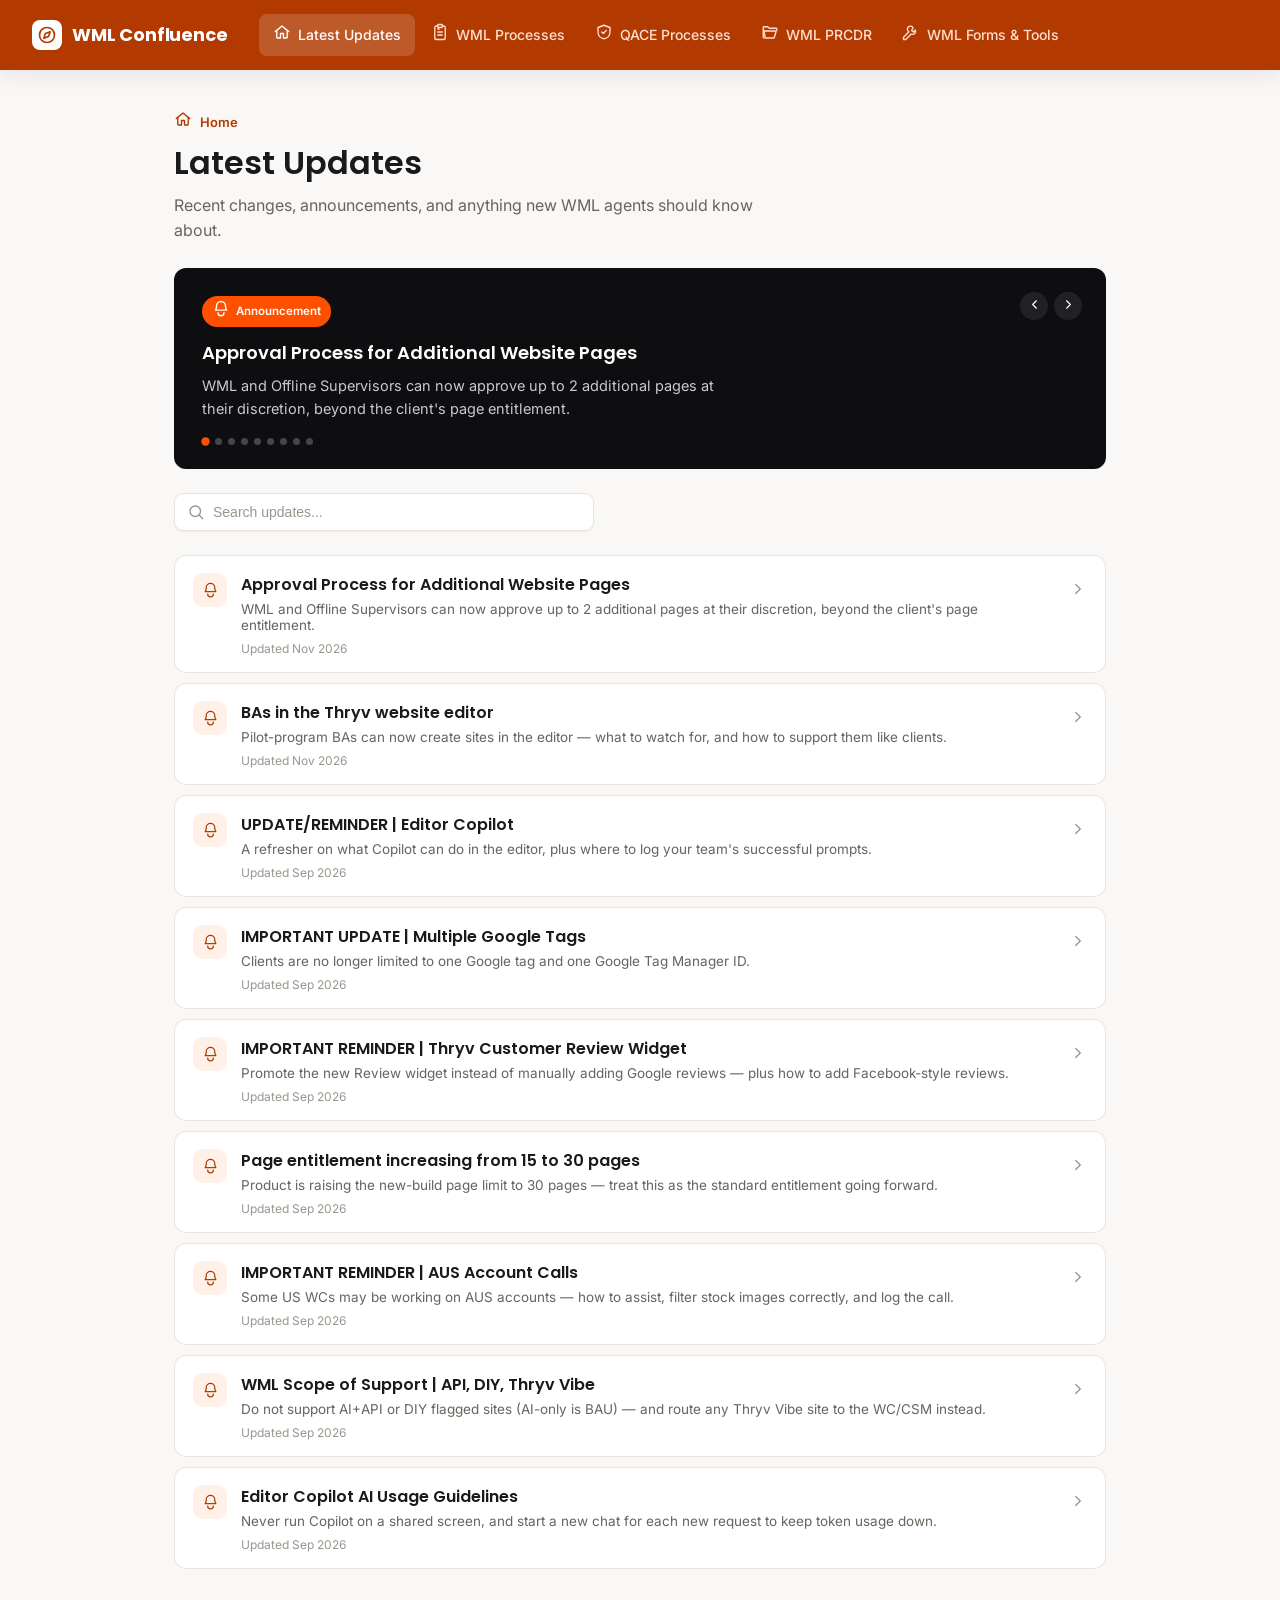
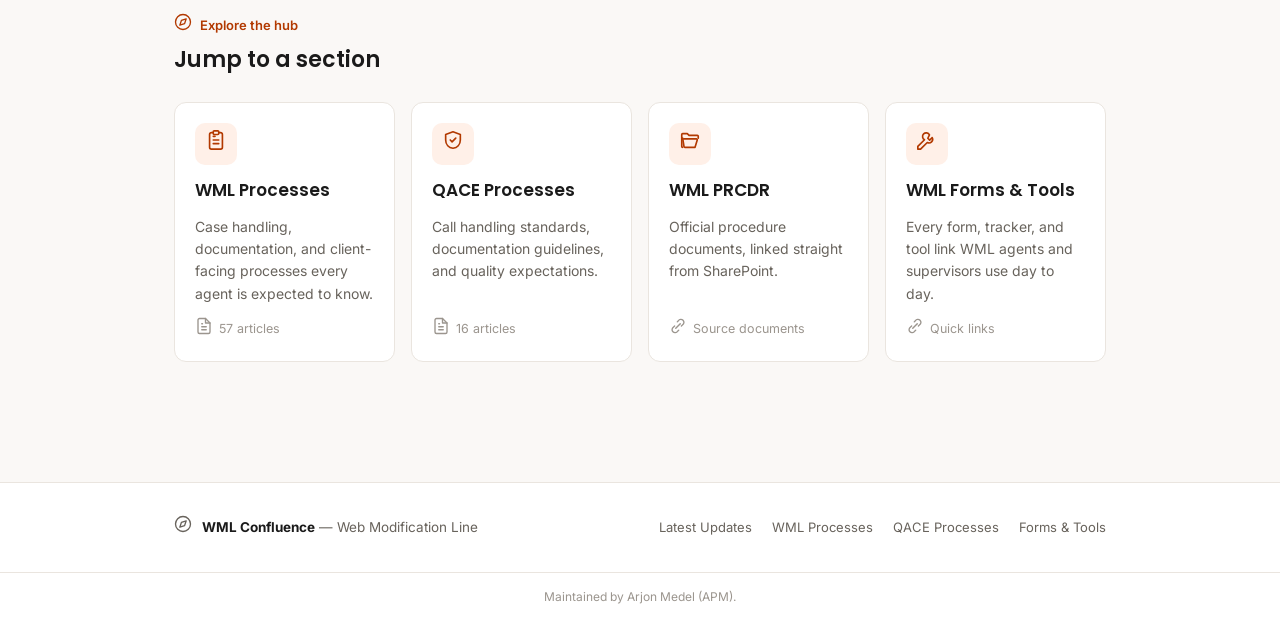
==== commit 8754db5f: "Add files via upload" ====
--- a/index.html
+++ b/index.html
@@ -57,7 +57,7 @@
       <span class="hub-card-icon"><span data-icon="clipboard-list"></span></span>
       <h3>WML Processes</h3>
       <p>Case handling, documentation, and client-facing processes every agent is expected to know.</p>
-      <span class="hub-card-count"><span data-icon="file-text"></span>55 articles</span>
+      <span class="hub-card-count"><span data-icon="file-text"></span>57 articles</span>
     </a>
     <a class="hub-card" href="qace-processes.html">
       <span class="hub-card-icon"><span data-icon="shield-check"></span></span>
@@ -98,7 +98,7 @@
 
 <script src="icons.js"></script>
 <script>
-const updates = [{"id": "update-editor-copilot", "title": "UPDATE/REMINDER | Editor Copilot", "summary": "A refresher on what Copilot can do in the editor, plus where to log your team's successful prompts.", "author": "WML Team", "updated": "Sep 2026", "tags": ["editor", "copilot", "ai"], "body": [{"t": "p", "c": "Hello Team,"}, {"t": "p", "c": "Sharing this update/reminder for your reference and guidance."}, {"t": "h3", "c": "Copilot"}, {"t": "p", "c": "Copilot is the latest iteration of the editor's AI, giving significant flexibility within a website that's already been built. It's excellent at reworking AI images, making initial designs consistent, and updating sitewide colors \u2014 access it via the gem icon in the top right of the editor (different from the icon on the bottom left)."}, {"t": "p", "c": "It can create pages, edit pages, and create blog posts. Commands are page-specific unless told otherwise, and it should not be used while screen sharing with clients on calls."}, {"t": "link", "href": "https://canva.link/xceb8yxbsgbeq5c", "label": "5 Tips When Using Duda Copilot"}, {"t": "image", "src": "images/duda-copilot-tips-title.png", "alt": "5 Tips when Using Duda Copilot"}, {"t": "image", "src": "images/duda-copilot-tip1.png", "alt": "Tip 1: Be specific about where the change should happen"}, {"t": "image", "src": "images/duda-copilot-tip3.png", "alt": "Tip 3: Use ChatGPT to help build your Copilot prompt"}, {"t": "image", "src": "images/duda-copilot-tip4.png", "alt": "Tip 4: Don't ask for too many things at once"}, {"t": "image", "src": "images/duda-copilot-tip5.png", "alt": "Tip 5: Always review AI changes"}, {"t": "link", "href": "https://thryv-my.sharepoint.com/:x:/p/munozj01/IQCsMElcCpiSR6X21_LJ4-GlAaW5u1ZYkd_VLjTx79_mRPc?e=HkJ71m", "label": "Co Pilot Prompts Tracker 2026 \u2014 add your team's successful prompts"}, {"t": "link", "href": "wml-processes.html#wml-editor-copilot", "label": "View the full process in WML Processes \u2192"}]}, {"id": "update-multiple-google-tags", "title": "IMPORTANT UPDATE | Multiple Google Tags", "summary": "Clients are no longer limited to one Google tag and one Google Tag Manager ID.", "author": "WML Team", "updated": "Sep 2026", "tags": ["google analytics", "seo"], "body": [{"t": "p", "c": "Hello Team,"}, {"t": "p", "c": "Sharing this update for your reference and guidance."}, {"t": "h3", "c": "Support for multiple Google tags"}, {"t": "ul", "c": ["Clients are no longer limited to one Google tag and one Google Tag Manager ID.", "Add as many tags as the client requests, comma-separated, to the Google Tools field in the editor."]}, {"t": "link", "href": "wml-processes.html#wml-multiple-google-tags", "label": "View the full process in WML Processes \u2192"}]}, {"id": "update-review-widget", "title": "IMPORTANT REMINDER | Thryv Customer Review Widget", "summary": "Promote the new Review widget instead of manually adding Google reviews \u2014 plus how to add Facebook-style reviews.", "author": "WML Team", "updated": "Sep 2026", "tags": ["reviews", "widgets"], "body": [{"t": "p", "c": "Hello Team,"}, {"t": "p", "c": "Sharing this reminder in line with the recent release of the new Thryv Customer Review widget."}, {"t": "p", "c": "Since adding reviews or recent reviews are both part of our NPS recommendation checklist, this is our opportunity to promote the use of this new widget. Using this widget eliminates the need to manually add Google reviews to the site."}, {"t": "h3", "c": "Things to remember"}, {"t": "ul", "c": ["The Google/Yelp business profiles must be connected in the client's Thryv Marketing Center / Business Center Listings Management section. If this isn't done yet, offer to connect them with Thryv Support.", "If the feed is blank after adding the widget, the client needs to configure their listings before reviews can appear. Either transfer the client to Thryv Support, or send them the Google Business Profile guide to complete it themselves."]}, {"t": "p", "c": "We've also seen clients ask for Facebook-style reviews (name and photo visible), which we can add via an embed code from their Facebook review feed \u2014 note the embed only covers one review at a time."}, {"t": "link", "href": "wml-processes.html#wml-review-widget", "label": "View the full process in WML Processes \u2192"}]}, {"id": "update-page-entitlement-30", "title": "Page entitlement increasing from 15 to 30 pages", "summary": "Product is raising the new-build page limit to 30 pages \u2014 treat this as the standard entitlement going forward.", "author": "WML Team", "updated": "Sep 2026", "tags": ["pages", "entitlement"], "body": [{"t": "p", "c": "Heads up, our Product partners are upping the limit for new website builds from 15 pages to 30."}, {"t": "p", "c": "We're working on updating RST's page entitlement reporting and documentation, but please treat new website entitlements as 30 pages moving forward. Anywhere in our documentation, if we see 15 pages, note that it should now read 30 pages. This includes requests to add pages to existing websites."}, {"t": "p", "c": "We are still seeing average website size at 10 pages, and WCs will not encourage clients to use all 30 pages unless necessary for the client's SEO."}]}, {"id": "update-aus-accounts", "title": "IMPORTANT REMINDER | AUS Account Calls", "summary": "Some US WCs may be working on AUS accounts \u2014 how to assist, filter stock images correctly, and log the call.", "author": "WML Team", "updated": "Sep 2026", "tags": ["aus", "routing"], "body": [{"t": "p", "c": "Hi Team,"}, {"t": "p", "c": "Just a quick reminder: If you receive a call for an AUS account, please assist the customer as needed. Although these calls are rare, some US WCs may be working on AUS accounts."}, {"t": "p", "c": "AUS websites are accessible through the Thryv Editor, so we can assist with website modifications when needed. For stock images, please remember to filter the location specifically for AUS accounts to ensure we are using appropriate images."}, {"t": "p", "c": "Please make sure to log and track any AUS-related calls using the tracker below:"}, {"t": "link", "href": "https://docs.google.com/spreadsheets/d/1s4KLIYr4jpCLDHKHugyEj0sgcou-ixX9uvwk0Pqenbk/edit?usp=sharing", "label": "AUS Account Call Tracker"}, {"t": "link", "href": "wml-processes.html#wml-aus-accounts", "label": "View the full process in WML Processes \u2192"}]}, {"id": "update-scope-support-api-diy-vibe", "title": "WML Scope of Support | API, DIY, Thryv Vibe", "summary": "Do not support AI+API or DIY flagged sites (AI-only is BAU) \u2014 and route any Thryv Vibe site to the WC/CSM instead.", "author": "WML Team", "updated": "Sep 2026", "tags": ["scope of support", "api", "diy", "thryv vibe"], "body": [{"t": "p", "c": "Hi team,"}, {"t": "p", "c": "Sending a reminder regarding our scope of support when it comes to website editing."}, {"t": "p", "c": "Please be reminded that we should not support websites with AI and API flags, or anything with a DIY flag. These customers are not paying for and are not entitled to our support. If this happens, the best we can do is refer them to the BA to purchase a Professional Website product."}, {"t": "p", "c": "Please note: If the site has an AI tag only, we can proceed with the editing as BAU."}, {"t": "image", "src": "images/wml-scope-labels.png", "alt": "Project list with the AI, API, and DIY labels and Editor 2.0 tag circled"}, {"t": "p", "c": "You may also encounter \u201cThryv Vibe.\u201d As per Joseph, we should not be receiving these sites yet, as they are currently for testing only. If this happens, the best we can do is refer the customer to the WC or CSM assigned to the account."}, {"t": "p", "c": "Sample site: https://siteeditor.thryv.com/home/vibe/9baea442"}, {"t": "image", "src": "images/wml-thryv-vibe.png", "alt": "Thryv Vibe site editor showing the Canvas, Code, and Manage tabs"}, {"t": "link", "href": "wml-processes.html#wml-scope-support-api-diy-vibe", "label": "View the full process in WML Processes \u2192"}]}, {"id": "update-copilot-usage-guidelines", "title": "Editor Copilot AI Usage Guidelines", "summary": "Never run Copilot on a shared screen, and start a new chat for each new request to keep token usage down.", "author": "WML Team", "updated": "Sep 2026", "tags": ["copilot", "editor", "ai"], "body": [{"t": "p", "c": "Hi Team,"}, {"t": "p", "c": "Sending this reminder for your reference. Please make sure to follow these guidelines when using Copilot:"}, {"t": "ul", "c": ["Do not use Copilot in a window where you are sharing your screen with clients. If you\u2019d like to use Copilot on a call, open up another tab for the website on a screen you\u2019re not sharing, and just refresh the tab you\u2019re sharing after Copilot completes its task.", "Remember to clear our chat history or start a new chat when you have new Copilot requests. Chat history increases token usage. You should click the tri-dot at the top of Copilot, then the \u201cNew chat\u201d button. Old chats can be deleted by clicking the tri-dot next to them."]}, {"t": "image", "src": "images/wml-copilot-newchat.png", "alt": "Copilot panel showing recent chat history and the New chat button"}, {"t": "link", "href": "wml-processes.html#wml-copilot-usage-guidelines", "label": "View the full process in WML Processes \u2192"}]}];
+const updates = [{"id": "update-page-approval-process", "title": "Approval Process for Additional Website Pages", "summary": "WML and Offline Supervisors can now approve up to 2 additional pages at their discretion, beyond the client's page entitlement.", "author": "WML Team", "updated": "Nov 2026", "tags": ["pages", "entitlement", "approval", "supervisors"], "body": [{"t": "p", "c": "Hi Team,"}, {"t": "p", "c": "I would like to share an update regarding the approval process for clients requesting additional website pages beyond their existing page entitlement."}, {"t": "p", "c": "As discussed with Joseph, WML and Offline Supervisors are now being given the authority to review and approve requests for up to 2 additional pages, at their discretion, regardless of the client's current page count or whether they have already reached their standard five-page entitlement. Not unlimited pages, but a tool that could be used when you see fit. This is an additional layer of approval authority intended to give supervisors more flexibility in accommodating reasonable client requests without having to escalate every case to Joseph or Y."}, {"t": "h3", "c": "A few important points to remember"}, {"t": "ul", "c": ["Designers should already be offering a one-time exception, just for 5 pages instead of 2.", "Supervisors' new approval authority: WML and Offline Supervisors can review and approve up to 2 additional pages at their discretion, regardless of the client's current page count or whether they have already reached their five-page entitlement."]}, {"t": "link", "href": "wml-processes.html#wml-page-approval-process", "label": "View the full process in WML Processes \u2192"}]}, {"id": "update-bas-in-editor", "title": "BAs in the Thryv website editor", "summary": "Pilot-program BAs can now create sites in the editor \u2014 what to watch for, and how to support them like clients.", "author": "WML Team", "updated": "Nov 2026", "tags": ["bas", "editor", "pilot"], "body": [{"t": "p", "c": "Hi Team,"}, {"t": "p", "c": "Be advised, the BAs in the pilot program for editor access were just given a stealth bump in their permissions \u2013 the ability to make sites in the Thryv editor at will."}, {"t": "p", "c": "It's intended that this will only be used for prospective clients, where BAs will make a sample site for clients to view, and then will be processed as a normal build if a client likes the site and buys from Thryv."}, {"t": "h3", "c": "Please keep an eye out and let me know if you see anything out of place, such as"}, {"t": "ul", "c": ["Launching a website that does not have an FI, and seems to be BA-created", "Correcting significant errors the BA may have caused on the client's site", "BA edits to websites that are still in \u201cBuild\u201d on their FI"]}, {"t": "p", "c": "With that being said, please also treat any BAs who call in with editor access the same as we would clients. Ensure we are eager to assist, ready to provide walk-throughs, and provide education about how best to use the editor's tools. They are new to this, and are trying to be better resources for our clients, so will need help with advanced widgets."}, {"t": "p", "c": "The better partners we can help develop them into, the better Thryv and our clients will be."}, {"t": "link", "href": "wml-processes.html#wml-bas-in-editor", "label": "View the full process in WML Processes \u2192"}]}, {"id": "update-editor-copilot", "title": "UPDATE/REMINDER | Editor Copilot", "summary": "A refresher on what Copilot can do in the editor, plus where to log your team's successful prompts.", "author": "WML Team", "updated": "Sep 2026", "tags": ["editor", "copilot", "ai"], "body": [{"t": "p", "c": "Hello Team,"}, {"t": "p", "c": "Sharing this update/reminder for your reference and guidance."}, {"t": "h3", "c": "Copilot"}, {"t": "p", "c": "Copilot is the latest iteration of the editor's AI, giving significant flexibility within a website that's already been built. It's excellent at reworking AI images, making initial designs consistent, and updating sitewide colors \u2014 access it via the gem icon in the top right of the editor (different from the icon on the bottom left)."}, {"t": "p", "c": "It can create pages, edit pages, and create blog posts. Commands are page-specific unless told otherwise, and it should not be used while screen sharing with clients on calls."}, {"t": "link", "href": "https://canva.link/xceb8yxbsgbeq5c", "label": "5 Tips When Using Duda Copilot"}, {"t": "image", "src": "images/duda-copilot-tips-title.png", "alt": "5 Tips when Using Duda Copilot"}, {"t": "image", "src": "images/duda-copilot-tip1.png", "alt": "Tip 1: Be specific about where the change should happen"}, {"t": "image", "src": "images/duda-copilot-tip3.png", "alt": "Tip 3: Use ChatGPT to help build your Copilot prompt"}, {"t": "image", "src": "images/duda-copilot-tip4.png", "alt": "Tip 4: Don't ask for too many things at once"}, {"t": "image", "src": "images/duda-copilot-tip5.png", "alt": "Tip 5: Always review AI changes"}, {"t": "link", "href": "https://thryv-my.sharepoint.com/:x:/p/munozj01/IQCsMElcCpiSR6X21_LJ4-GlAaW5u1ZYkd_VLjTx79_mRPc?e=HkJ71m", "label": "Co Pilot Prompts Tracker 2026 \u2014 add your team's successful prompts"}, {"t": "link", "href": "wml-processes.html#wml-editor-copilot", "label": "View the full process in WML Processes \u2192"}]}, {"id": "update-multiple-google-tags", "title": "IMPORTANT UPDATE | Multiple Google Tags", "summary": "Clients are no longer limited to one Google tag and one Google Tag Manager ID.", "author": "WML Team", "updated": "Sep 2026", "tags": ["google analytics", "seo"], "body": [{"t": "p", "c": "Hello Team,"}, {"t": "p", "c": "Sharing this update for your reference and guidance."}, {"t": "h3", "c": "Support for multiple Google tags"}, {"t": "ul", "c": ["Clients are no longer limited to one Google tag and one Google Tag Manager ID.", "Add as many tags as the client requests, comma-separated, to the Google Tools field in the editor."]}, {"t": "link", "href": "wml-processes.html#wml-multiple-google-tags", "label": "View the full process in WML Processes \u2192"}]}, {"id": "update-review-widget", "title": "IMPORTANT REMINDER | Thryv Customer Review Widget", "summary": "Promote the new Review widget instead of manually adding Google reviews \u2014 plus how to add Facebook-style reviews.", "author": "WML Team", "updated": "Sep 2026", "tags": ["reviews", "widgets"], "body": [{"t": "p", "c": "Hello Team,"}, {"t": "p", "c": "Sharing this reminder in line with the recent release of the new Thryv Customer Review widget."}, {"t": "p", "c": "Since adding reviews or recent reviews are both part of our NPS recommendation checklist, this is our opportunity to promote the use of this new widget. Using this widget eliminates the need to manually add Google reviews to the site."}, {"t": "h3", "c": "Things to remember"}, {"t": "ul", "c": ["The Google/Yelp business profiles must be connected in the client's Thryv Marketing Center / Business Center Listings Management section. If this isn't done yet, offer to connect them with Thryv Support.", "If the feed is blank after adding the widget, the client needs to configure their listings before reviews can appear. Either transfer the client to Thryv Support, or send them the Google Business Profile guide to complete it themselves."]}, {"t": "p", "c": "We've also seen clients ask for Facebook-style reviews (name and photo visible), which we can add via an embed code from their Facebook review feed \u2014 note the embed only covers one review at a time."}, {"t": "link", "href": "wml-processes.html#wml-review-widget", "label": "View the full process in WML Processes \u2192"}]}, {"id": "update-page-entitlement-30", "title": "Page entitlement increasing from 15 to 30 pages", "summary": "Product is raising the new-build page limit to 30 pages \u2014 treat this as the standard entitlement going forward.", "author": "WML Team", "updated": "Sep 2026", "tags": ["pages", "entitlement"], "body": [{"t": "p", "c": "Heads up, our Product partners are upping the limit for new website builds from 15 pages to 30."}, {"t": "p", "c": "We're working on updating RST's page entitlement reporting and documentation, but please treat new website entitlements as 30 pages moving forward. Anywhere in our documentation, if we see 15 pages, note that it should now read 30 pages. This includes requests to add pages to existing websites."}, {"t": "p", "c": "We are still seeing average website size at 10 pages, and WCs will not encourage clients to use all 30 pages unless necessary for the client's SEO."}]}, {"id": "update-aus-accounts", "title": "IMPORTANT REMINDER | AUS Account Calls", "summary": "Some US WCs may be working on AUS accounts \u2014 how to assist, filter stock images correctly, and log the call.", "author": "WML Team", "updated": "Sep 2026", "tags": ["aus", "routing"], "body": [{"t": "p", "c": "Hi Team,"}, {"t": "p", "c": "Just a quick reminder: If you receive a call for an AUS account, please assist the customer as needed. Although these calls are rare, some US WCs may be working on AUS accounts."}, {"t": "p", "c": "AUS websites are accessible through the Thryv Editor, so we can assist with website modifications when needed. For stock images, please remember to filter the location specifically for AUS accounts to ensure we are using appropriate images."}, {"t": "p", "c": "Please make sure to log and track any AUS-related calls using the tracker below:"}, {"t": "link", "href": "https://docs.google.com/spreadsheets/d/1s4KLIYr4jpCLDHKHugyEj0sgcou-ixX9uvwk0Pqenbk/edit?usp=sharing", "label": "AUS Account Call Tracker"}, {"t": "link", "href": "wml-processes.html#wml-aus-accounts", "label": "View the full process in WML Processes \u2192"}]}, {"id": "update-scope-support-api-diy-vibe", "title": "WML Scope of Support | API, DIY, Thryv Vibe", "summary": "Do not support AI+API or DIY flagged sites (AI-only is BAU) \u2014 and route any Thryv Vibe site to the WC/CSM instead.", "author": "WML Team", "updated": "Sep 2026", "tags": ["scope of support", "api", "diy", "thryv vibe"], "body": [{"t": "p", "c": "Hi team,"}, {"t": "p", "c": "Sending a reminder regarding our scope of support when it comes to website editing."}, {"t": "p", "c": "Please be reminded that we should not support websites with AI and API flags, or anything with a DIY flag. These customers are not paying for and are not entitled to our support. If this happens, the best we can do is refer them to the BA to purchase a Professional Website product."}, {"t": "p", "c": "Please note: If the site has an AI tag only, we can proceed with the editing as BAU."}, {"t": "image", "src": "images/wml-scope-labels.png", "alt": "Project list with the AI, API, and DIY labels and Editor 2.0 tag circled"}, {"t": "p", "c": "You may also encounter \u201cThryv Vibe.\u201d As per Joseph, we should not be receiving these sites yet, as they are currently for testing only. If this happens, the best we can do is refer the customer to the WC or CSM assigned to the account."}, {"t": "p", "c": "Sample site: https://siteeditor.thryv.com/home/vibe/9baea442"}, {"t": "image", "src": "images/wml-thryv-vibe.png", "alt": "Thryv Vibe site editor showing the Canvas, Code, and Manage tabs"}, {"t": "link", "href": "wml-processes.html#wml-scope-support-api-diy-vibe", "label": "View the full process in WML Processes \u2192"}]}, {"id": "update-copilot-usage-guidelines", "title": "Editor Copilot AI Usage Guidelines", "summary": "Never run Copilot on a shared screen, and start a new chat for each new request to keep token usage down.", "author": "WML Team", "updated": "Sep 2026", "tags": ["copilot", "editor", "ai"], "body": [{"t": "p", "c": "Hi Team,"}, {"t": "p", "c": "Sending this reminder for your reference. Please make sure to follow these guidelines when using Copilot:"}, {"t": "ul", "c": ["Do not use Copilot in a window where you are sharing your screen with clients. If you\u2019d like to use Copilot on a call, open up another tab for the website on a screen you\u2019re not sharing, and just refresh the tab you\u2019re sharing after Copilot completes its task.", "Remember to clear our chat history or start a new chat when you have new Copilot requests. Chat history increases token usage. You should click the tri-dot at the top of Copilot, then the \u201cNew chat\u201d button. Old chats can be deleted by clicking the tri-dot next to them."]}, {"t": "image", "src": "images/wml-copilot-newchat.png", "alt": "Copilot panel showing recent chat history and the New chat button"}, {"t": "link", "href": "wml-processes.html#wml-copilot-usage-guidelines", "label": "View the full process in WML Processes \u2192"}]}];
 const slides = updates.map(u => ({ title: u.title, body: u.summary }));
 
 let slideIndex = 0;
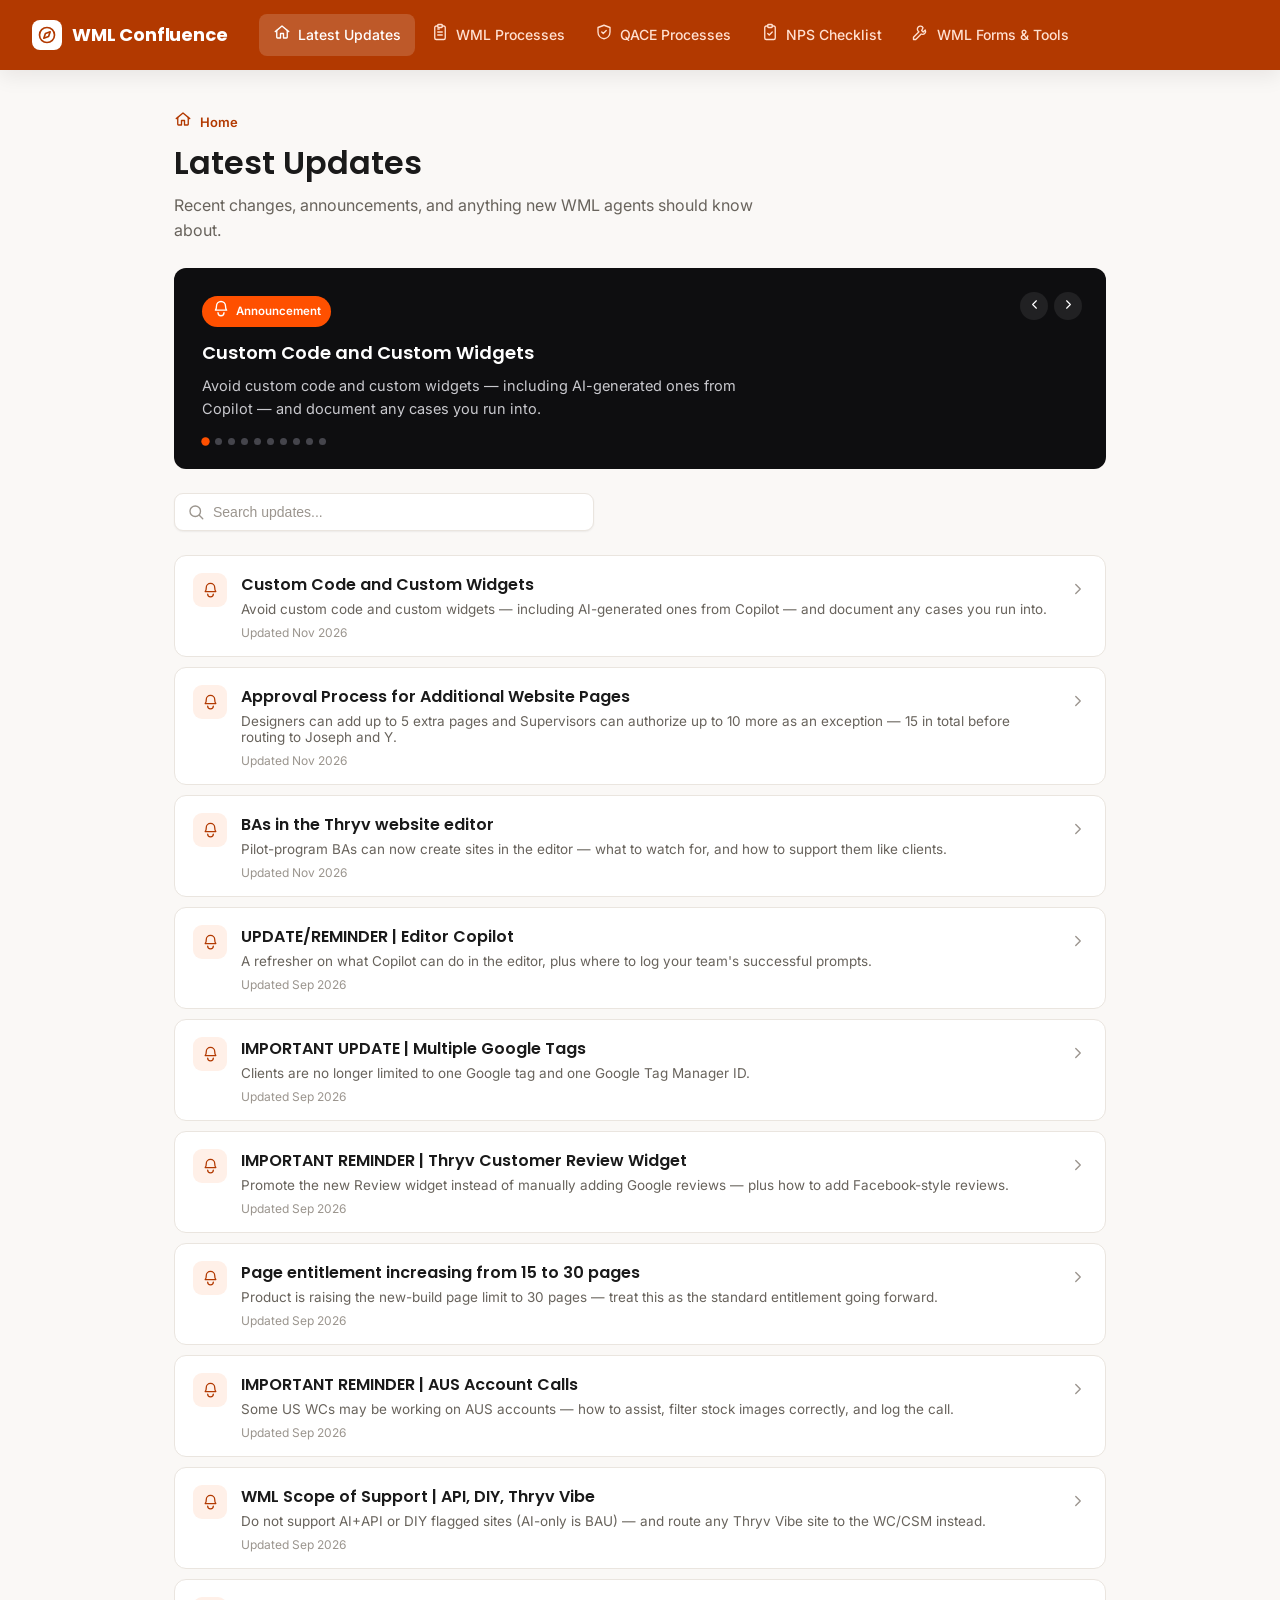
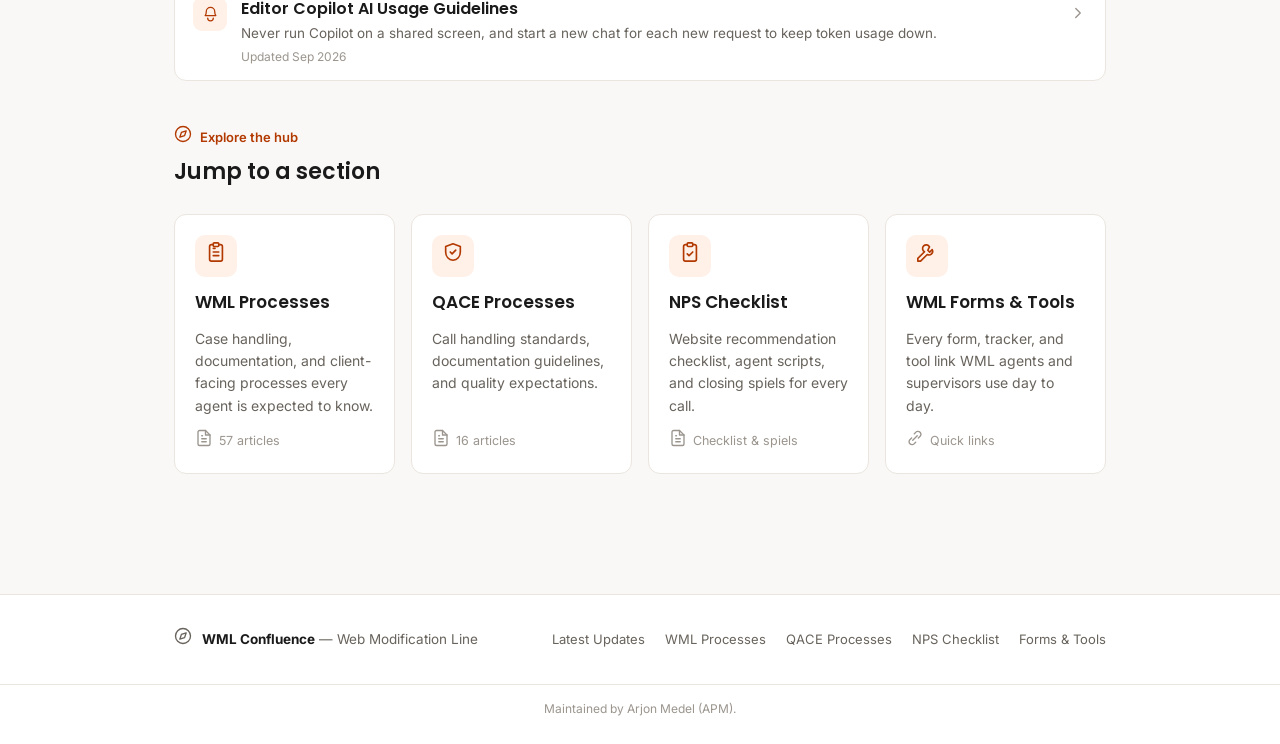
==== commit 5a291215: "Add files via upload" ====
--- a/index.html
+++ b/index.html
@@ -19,7 +19,7 @@
     <a href="index.html" class="active"><span data-icon="home"></span><span class="nav-label">Latest Updates</span></a>
     <a href="wml-processes.html"><span data-icon="clipboard-list"></span><span class="nav-label">WML Processes</span></a>
     <a href="qace-processes.html"><span data-icon="shield-check"></span><span class="nav-label">QACE Processes</span></a>
-    <a href="wml-prcdr.html"><span data-icon="folder-open"></span><span class="nav-label">WML PRCDR</span></a>
+    <a href="nps-checklist.html"><span data-icon="clipboard-check"></span><span class="nav-label">NPS Checklist</span></a>
     <a href="wml-forms.html"><span data-icon="wrench"></span><span class="nav-label">WML Forms & Tools</span></a>
   </nav>
 </div>
@@ -65,11 +65,11 @@
       <p>Call handling standards, documentation guidelines, and quality expectations.</p>
       <span class="hub-card-count"><span data-icon="file-text"></span>16 articles</span>
     </a>
-    <a class="hub-card" href="wml-prcdr.html">
-      <span class="hub-card-icon"><span data-icon="folder-open"></span></span>
-      <h3>WML PRCDR</h3>
-      <p>Official procedure documents, linked straight from SharePoint.</p>
-      <span class="hub-card-count"><span data-icon="link"></span>Source documents</span>
+    <a class="hub-card" href="nps-checklist.html">
+      <span class="hub-card-icon"><span data-icon="clipboard-check"></span></span>
+      <h3>NPS Checklist</h3>
+      <p>Website recommendation checklist, agent scripts, and closing spiels for every call.</p>
+      <span class="hub-card-count"><span data-icon="file-text"></span>Checklist &amp; spiels</span>
     </a>
     <a class="hub-card" href="wml-forms.html">
       <span class="hub-card-icon"><span data-icon="wrench"></span></span>
@@ -90,6 +90,7 @@
       <a href="index.html">Latest Updates</a>
       <a href="wml-processes.html">WML Processes</a>
       <a href="qace-processes.html">QACE Processes</a>
+      <a href="nps-checklist.html">NPS Checklist</a>
       <a href="wml-forms.html">Forms &amp; Tools</a>
     </div>
   </div>
@@ -98,7 +99,7 @@
 
 <script src="icons.js"></script>
 <script>
-const updates = [{"id": "update-page-approval-process", "title": "Approval Process for Additional Website Pages", "summary": "WML and Offline Supervisors can now approve up to 2 additional pages at their discretion, beyond the client's page entitlement.", "author": "WML Team", "updated": "Nov 2026", "tags": ["pages", "entitlement", "approval", "supervisors"], "body": [{"t": "p", "c": "Hi Team,"}, {"t": "p", "c": "I would like to share an update regarding the approval process for clients requesting additional website pages beyond their existing page entitlement."}, {"t": "p", "c": "As discussed with Joseph, WML and Offline Supervisors are now being given the authority to review and approve requests for up to 2 additional pages, at their discretion, regardless of the client's current page count or whether they have already reached their standard five-page entitlement. Not unlimited pages, but a tool that could be used when you see fit. This is an additional layer of approval authority intended to give supervisors more flexibility in accommodating reasonable client requests without having to escalate every case to Joseph or Y."}, {"t": "h3", "c": "A few important points to remember"}, {"t": "ul", "c": ["Designers should already be offering a one-time exception, just for 5 pages instead of 2.", "Supervisors' new approval authority: WML and Offline Supervisors can review and approve up to 2 additional pages at their discretion, regardless of the client's current page count or whether they have already reached their five-page entitlement."]}, {"t": "link", "href": "wml-processes.html#wml-page-approval-process", "label": "View the full process in WML Processes \u2192"}]}, {"id": "update-bas-in-editor", "title": "BAs in the Thryv website editor", "summary": "Pilot-program BAs can now create sites in the editor \u2014 what to watch for, and how to support them like clients.", "author": "WML Team", "updated": "Nov 2026", "tags": ["bas", "editor", "pilot"], "body": [{"t": "p", "c": "Hi Team,"}, {"t": "p", "c": "Be advised, the BAs in the pilot program for editor access were just given a stealth bump in their permissions \u2013 the ability to make sites in the Thryv editor at will."}, {"t": "p", "c": "It's intended that this will only be used for prospective clients, where BAs will make a sample site for clients to view, and then will be processed as a normal build if a client likes the site and buys from Thryv."}, {"t": "h3", "c": "Please keep an eye out and let me know if you see anything out of place, such as"}, {"t": "ul", "c": ["Launching a website that does not have an FI, and seems to be BA-created", "Correcting significant errors the BA may have caused on the client's site", "BA edits to websites that are still in \u201cBuild\u201d on their FI"]}, {"t": "p", "c": "With that being said, please also treat any BAs who call in with editor access the same as we would clients. Ensure we are eager to assist, ready to provide walk-throughs, and provide education about how best to use the editor's tools. They are new to this, and are trying to be better resources for our clients, so will need help with advanced widgets."}, {"t": "p", "c": "The better partners we can help develop them into, the better Thryv and our clients will be."}, {"t": "link", "href": "wml-processes.html#wml-bas-in-editor", "label": "View the full process in WML Processes \u2192"}]}, {"id": "update-editor-copilot", "title": "UPDATE/REMINDER | Editor Copilot", "summary": "A refresher on what Copilot can do in the editor, plus where to log your team's successful prompts.", "author": "WML Team", "updated": "Sep 2026", "tags": ["editor", "copilot", "ai"], "body": [{"t": "p", "c": "Hello Team,"}, {"t": "p", "c": "Sharing this update/reminder for your reference and guidance."}, {"t": "h3", "c": "Copilot"}, {"t": "p", "c": "Copilot is the latest iteration of the editor's AI, giving significant flexibility within a website that's already been built. It's excellent at reworking AI images, making initial designs consistent, and updating sitewide colors \u2014 access it via the gem icon in the top right of the editor (different from the icon on the bottom left)."}, {"t": "p", "c": "It can create pages, edit pages, and create blog posts. Commands are page-specific unless told otherwise, and it should not be used while screen sharing with clients on calls."}, {"t": "link", "href": "https://canva.link/xceb8yxbsgbeq5c", "label": "5 Tips When Using Duda Copilot"}, {"t": "image", "src": "images/duda-copilot-tips-title.png", "alt": "5 Tips when Using Duda Copilot"}, {"t": "image", "src": "images/duda-copilot-tip1.png", "alt": "Tip 1: Be specific about where the change should happen"}, {"t": "image", "src": "images/duda-copilot-tip3.png", "alt": "Tip 3: Use ChatGPT to help build your Copilot prompt"}, {"t": "image", "src": "images/duda-copilot-tip4.png", "alt": "Tip 4: Don't ask for too many things at once"}, {"t": "image", "src": "images/duda-copilot-tip5.png", "alt": "Tip 5: Always review AI changes"}, {"t": "link", "href": "https://thryv-my.sharepoint.com/:x:/p/munozj01/IQCsMElcCpiSR6X21_LJ4-GlAaW5u1ZYkd_VLjTx79_mRPc?e=HkJ71m", "label": "Co Pilot Prompts Tracker 2026 \u2014 add your team's successful prompts"}, {"t": "link", "href": "wml-processes.html#wml-editor-copilot", "label": "View the full process in WML Processes \u2192"}]}, {"id": "update-multiple-google-tags", "title": "IMPORTANT UPDATE | Multiple Google Tags", "summary": "Clients are no longer limited to one Google tag and one Google Tag Manager ID.", "author": "WML Team", "updated": "Sep 2026", "tags": ["google analytics", "seo"], "body": [{"t": "p", "c": "Hello Team,"}, {"t": "p", "c": "Sharing this update for your reference and guidance."}, {"t": "h3", "c": "Support for multiple Google tags"}, {"t": "ul", "c": ["Clients are no longer limited to one Google tag and one Google Tag Manager ID.", "Add as many tags as the client requests, comma-separated, to the Google Tools field in the editor."]}, {"t": "link", "href": "wml-processes.html#wml-multiple-google-tags", "label": "View the full process in WML Processes \u2192"}]}, {"id": "update-review-widget", "title": "IMPORTANT REMINDER | Thryv Customer Review Widget", "summary": "Promote the new Review widget instead of manually adding Google reviews \u2014 plus how to add Facebook-style reviews.", "author": "WML Team", "updated": "Sep 2026", "tags": ["reviews", "widgets"], "body": [{"t": "p", "c": "Hello Team,"}, {"t": "p", "c": "Sharing this reminder in line with the recent release of the new Thryv Customer Review widget."}, {"t": "p", "c": "Since adding reviews or recent reviews are both part of our NPS recommendation checklist, this is our opportunity to promote the use of this new widget. Using this widget eliminates the need to manually add Google reviews to the site."}, {"t": "h3", "c": "Things to remember"}, {"t": "ul", "c": ["The Google/Yelp business profiles must be connected in the client's Thryv Marketing Center / Business Center Listings Management section. If this isn't done yet, offer to connect them with Thryv Support.", "If the feed is blank after adding the widget, the client needs to configure their listings before reviews can appear. Either transfer the client to Thryv Support, or send them the Google Business Profile guide to complete it themselves."]}, {"t": "p", "c": "We've also seen clients ask for Facebook-style reviews (name and photo visible), which we can add via an embed code from their Facebook review feed \u2014 note the embed only covers one review at a time."}, {"t": "link", "href": "wml-processes.html#wml-review-widget", "label": "View the full process in WML Processes \u2192"}]}, {"id": "update-page-entitlement-30", "title": "Page entitlement increasing from 15 to 30 pages", "summary": "Product is raising the new-build page limit to 30 pages \u2014 treat this as the standard entitlement going forward.", "author": "WML Team", "updated": "Sep 2026", "tags": ["pages", "entitlement"], "body": [{"t": "p", "c": "Heads up, our Product partners are upping the limit for new website builds from 15 pages to 30."}, {"t": "p", "c": "We're working on updating RST's page entitlement reporting and documentation, but please treat new website entitlements as 30 pages moving forward. Anywhere in our documentation, if we see 15 pages, note that it should now read 30 pages. This includes requests to add pages to existing websites."}, {"t": "p", "c": "We are still seeing average website size at 10 pages, and WCs will not encourage clients to use all 30 pages unless necessary for the client's SEO."}]}, {"id": "update-aus-accounts", "title": "IMPORTANT REMINDER | AUS Account Calls", "summary": "Some US WCs may be working on AUS accounts \u2014 how to assist, filter stock images correctly, and log the call.", "author": "WML Team", "updated": "Sep 2026", "tags": ["aus", "routing"], "body": [{"t": "p", "c": "Hi Team,"}, {"t": "p", "c": "Just a quick reminder: If you receive a call for an AUS account, please assist the customer as needed. Although these calls are rare, some US WCs may be working on AUS accounts."}, {"t": "p", "c": "AUS websites are accessible through the Thryv Editor, so we can assist with website modifications when needed. For stock images, please remember to filter the location specifically for AUS accounts to ensure we are using appropriate images."}, {"t": "p", "c": "Please make sure to log and track any AUS-related calls using the tracker below:"}, {"t": "link", "href": "https://docs.google.com/spreadsheets/d/1s4KLIYr4jpCLDHKHugyEj0sgcou-ixX9uvwk0Pqenbk/edit?usp=sharing", "label": "AUS Account Call Tracker"}, {"t": "link", "href": "wml-processes.html#wml-aus-accounts", "label": "View the full process in WML Processes \u2192"}]}, {"id": "update-scope-support-api-diy-vibe", "title": "WML Scope of Support | API, DIY, Thryv Vibe", "summary": "Do not support AI+API or DIY flagged sites (AI-only is BAU) \u2014 and route any Thryv Vibe site to the WC/CSM instead.", "author": "WML Team", "updated": "Sep 2026", "tags": ["scope of support", "api", "diy", "thryv vibe"], "body": [{"t": "p", "c": "Hi team,"}, {"t": "p", "c": "Sending a reminder regarding our scope of support when it comes to website editing."}, {"t": "p", "c": "Please be reminded that we should not support websites with AI and API flags, or anything with a DIY flag. These customers are not paying for and are not entitled to our support. If this happens, the best we can do is refer them to the BA to purchase a Professional Website product."}, {"t": "p", "c": "Please note: If the site has an AI tag only, we can proceed with the editing as BAU."}, {"t": "image", "src": "images/wml-scope-labels.png", "alt": "Project list with the AI, API, and DIY labels and Editor 2.0 tag circled"}, {"t": "p", "c": "You may also encounter \u201cThryv Vibe.\u201d As per Joseph, we should not be receiving these sites yet, as they are currently for testing only. If this happens, the best we can do is refer the customer to the WC or CSM assigned to the account."}, {"t": "p", "c": "Sample site: https://siteeditor.thryv.com/home/vibe/9baea442"}, {"t": "image", "src": "images/wml-thryv-vibe.png", "alt": "Thryv Vibe site editor showing the Canvas, Code, and Manage tabs"}, {"t": "link", "href": "wml-processes.html#wml-scope-support-api-diy-vibe", "label": "View the full process in WML Processes \u2192"}]}, {"id": "update-copilot-usage-guidelines", "title": "Editor Copilot AI Usage Guidelines", "summary": "Never run Copilot on a shared screen, and start a new chat for each new request to keep token usage down.", "author": "WML Team", "updated": "Sep 2026", "tags": ["copilot", "editor", "ai"], "body": [{"t": "p", "c": "Hi Team,"}, {"t": "p", "c": "Sending this reminder for your reference. Please make sure to follow these guidelines when using Copilot:"}, {"t": "ul", "c": ["Do not use Copilot in a window where you are sharing your screen with clients. If you\u2019d like to use Copilot on a call, open up another tab for the website on a screen you\u2019re not sharing, and just refresh the tab you\u2019re sharing after Copilot completes its task.", "Remember to clear our chat history or start a new chat when you have new Copilot requests. Chat history increases token usage. You should click the tri-dot at the top of Copilot, then the \u201cNew chat\u201d button. Old chats can be deleted by clicking the tri-dot next to them."]}, {"t": "image", "src": "images/wml-copilot-newchat.png", "alt": "Copilot panel showing recent chat history and the New chat button"}, {"t": "link", "href": "wml-processes.html#wml-copilot-usage-guidelines", "label": "View the full process in WML Processes \u2192"}]}];
+const updates = [{"id": "update-custom-code-widgets", "title": "Custom Code and Custom Widgets", "summary": "Avoid custom code and custom widgets \u2014 including AI-generated ones from Copilot \u2014 and document any cases you run into.", "author": "WML Team", "updated": "Nov 2026", "tags": ["custom code", "custom widgets", "copilot", "policy"], "body": [{"t": "p", "c": "Good day, team!"}, {"t": "p", "c": "Just a quick reminder regarding custom widgets and custom code."}, {"t": "p", "c": "We've recently encountered two back-to-back WML calls involving AI-generated custom widgets that couldn't be edited, as well as custom code that made certain widgets function in ways our platform doesn't support."}, {"t": "p", "c": "With this, please remind everyone to avoid using custom code and custom widgets when working on websites."}, {"t": "p", "c": "Also, please be extra vigilant when handling requests from WCs, BAs, or other partners involving the editing or modification of existing custom code or custom widgets."}, {"t": "p", "c": "For additional context, tools like Copilot can generate custom widgets that are specific to a single website. These may not be editable or reusable on other websites."}, {"t": "p", "c": "If you encounter similar cases, kindly document them and let us know so we can keep track and raise them accordingly."}, {"t": "link", "href": "wml-processes.html#wml-custom-code-widgets", "label": "View the full process in WML Processes \u2192"}]}, {"id": "update-page-approval-process", "title": "Approval Process for Additional Website Pages", "summary": "Designers can add up to 5 extra pages and Supervisors can authorize up to 10 more as an exception \u2014 15 in total before routing to Joseph and Y.", "author": "WML Team", "updated": "Nov 2026", "tags": ["pages", "entitlement", "approval", "supervisors"], "body": [{"t": "p", "c": "Hi Team,"}, {"t": "p", "c": "Instead of Supervisors approving 2 pages at any time, let's instead allow Supervisors to grant up to 10 additional pages as an exception. This is in addition to the 5 a designer can add, and we should encourage offering it to clients please."}, {"t": "h3", "c": "Example, for a client with 1 page add-on"}, {"t": "ul", "c": ["Base page entitlement + 1 page add-on is a max of 35 pages.", "Designer could approve 5 additional, so a max of 40.", "Designer's Supervisor can authorize 10 pages additional, so a max of 50."]}, {"t": "p", "c": "Beyond the 15 additional pages that designers and their supervisor can approve, exception requests should route to myself and Y."}, {"t": "link", "href": "wml-processes.html#wml-page-approval-process", "label": "View the full process in WML Processes \u2192"}]}, {"id": "update-bas-in-editor", "title": "BAs in the Thryv website editor", "summary": "Pilot-program BAs can now create sites in the editor \u2014 what to watch for, and how to support them like clients.", "author": "WML Team", "updated": "Nov 2026", "tags": ["bas", "editor", "pilot"], "body": [{"t": "p", "c": "Hi Team,"}, {"t": "p", "c": "Be advised, the BAs in the pilot program for editor access were just given a stealth bump in their permissions \u2013 the ability to make sites in the Thryv editor at will."}, {"t": "p", "c": "It's intended that this will only be used for prospective clients, where BAs will make a sample site for clients to view, and then will be processed as a normal build if a client likes the site and buys from Thryv."}, {"t": "h3", "c": "Please keep an eye out and let me know if you see anything out of place, such as"}, {"t": "ul", "c": ["Launching a website that does not have an FI, and seems to be BA-created", "Correcting significant errors the BA may have caused on the client's site", "BA edits to websites that are still in \u201cBuild\u201d on their FI"]}, {"t": "p", "c": "With that being said, please also treat any BAs who call in with editor access the same as we would clients. Ensure we are eager to assist, ready to provide walk-throughs, and provide education about how best to use the editor's tools. They are new to this, and are trying to be better resources for our clients, so will need help with advanced widgets."}, {"t": "p", "c": "The better partners we can help develop them into, the better Thryv and our clients will be."}, {"t": "link", "href": "wml-processes.html#wml-bas-in-editor", "label": "View the full process in WML Processes \u2192"}]}, {"id": "update-editor-copilot", "title": "UPDATE/REMINDER | Editor Copilot", "summary": "A refresher on what Copilot can do in the editor, plus where to log your team's successful prompts.", "author": "WML Team", "updated": "Sep 2026", "tags": ["editor", "copilot", "ai"], "body": [{"t": "p", "c": "Hello Team,"}, {"t": "p", "c": "Sharing this update/reminder for your reference and guidance."}, {"t": "h3", "c": "Copilot"}, {"t": "p", "c": "Copilot is the latest iteration of the editor's AI, giving significant flexibility within a website that's already been built. It's excellent at reworking AI images, making initial designs consistent, and updating sitewide colors \u2014 access it via the gem icon in the top right of the editor (different from the icon on the bottom left)."}, {"t": "p", "c": "It can create pages, edit pages, and create blog posts. Commands are page-specific unless told otherwise, and it should not be used while screen sharing with clients on calls."}, {"t": "link", "href": "https://canva.link/xceb8yxbsgbeq5c", "label": "5 Tips When Using Duda Copilot"}, {"t": "image", "src": "images/duda-copilot-tips-title.png", "alt": "5 Tips when Using Duda Copilot"}, {"t": "image", "src": "images/duda-copilot-tip1.png", "alt": "Tip 1: Be specific about where the change should happen"}, {"t": "image", "src": "images/duda-copilot-tip3.png", "alt": "Tip 3: Use ChatGPT to help build your Copilot prompt"}, {"t": "image", "src": "images/duda-copilot-tip4.png", "alt": "Tip 4: Don't ask for too many things at once"}, {"t": "image", "src": "images/duda-copilot-tip5.png", "alt": "Tip 5: Always review AI changes"}, {"t": "link", "href": "https://thryv-my.sharepoint.com/:x:/p/munozj01/IQCsMElcCpiSR6X21_LJ4-GlAaW5u1ZYkd_VLjTx79_mRPc?e=HkJ71m", "label": "Co Pilot Prompts Tracker 2026 \u2014 add your team's successful prompts"}, {"t": "link", "href": "wml-processes.html#wml-editor-copilot", "label": "View the full process in WML Processes \u2192"}]}, {"id": "update-multiple-google-tags", "title": "IMPORTANT UPDATE | Multiple Google Tags", "summary": "Clients are no longer limited to one Google tag and one Google Tag Manager ID.", "author": "WML Team", "updated": "Sep 2026", "tags": ["google analytics", "seo"], "body": [{"t": "p", "c": "Hello Team,"}, {"t": "p", "c": "Sharing this update for your reference and guidance."}, {"t": "h3", "c": "Support for multiple Google tags"}, {"t": "ul", "c": ["Clients are no longer limited to one Google tag and one Google Tag Manager ID.", "Add as many tags as the client requests, comma-separated, to the Google Tools field in the editor."]}, {"t": "link", "href": "wml-processes.html#wml-multiple-google-tags", "label": "View the full process in WML Processes \u2192"}]}, {"id": "update-review-widget", "title": "IMPORTANT REMINDER | Thryv Customer Review Widget", "summary": "Promote the new Review widget instead of manually adding Google reviews \u2014 plus how to add Facebook-style reviews.", "author": "WML Team", "updated": "Sep 2026", "tags": ["reviews", "widgets"], "body": [{"t": "p", "c": "Hello Team,"}, {"t": "p", "c": "Sharing this reminder in line with the recent release of the new Thryv Customer Review widget."}, {"t": "p", "c": "Since adding reviews or recent reviews are both part of our NPS recommendation checklist, this is our opportunity to promote the use of this new widget. Using this widget eliminates the need to manually add Google reviews to the site."}, {"t": "h3", "c": "Things to remember"}, {"t": "ul", "c": ["The Google/Yelp business profiles must be connected in the client's Thryv Marketing Center / Business Center Listings Management section. If this isn't done yet, offer to connect them with Thryv Support.", "If the feed is blank after adding the widget, the client needs to configure their listings before reviews can appear. Either transfer the client to Thryv Support, or send them the Google Business Profile guide to complete it themselves."]}, {"t": "p", "c": "We've also seen clients ask for Facebook-style reviews (name and photo visible), which we can add via an embed code from their Facebook review feed \u2014 note the embed only covers one review at a time."}, {"t": "link", "href": "wml-processes.html#wml-review-widget", "label": "View the full process in WML Processes \u2192"}]}, {"id": "update-page-entitlement-30", "title": "Page entitlement increasing from 15 to 30 pages", "summary": "Product is raising the new-build page limit to 30 pages \u2014 treat this as the standard entitlement going forward.", "author": "WML Team", "updated": "Sep 2026", "tags": ["pages", "entitlement"], "body": [{"t": "p", "c": "Heads up, our Product partners are upping the limit for new website builds from 15 pages to 30."}, {"t": "p", "c": "We're working on updating RST's page entitlement reporting and documentation, but please treat new website entitlements as 30 pages moving forward. Anywhere in our documentation, if we see 15 pages, note that it should now read 30 pages. This includes requests to add pages to existing websites."}, {"t": "p", "c": "We are still seeing average website size at 10 pages, and WCs will not encourage clients to use all 30 pages unless necessary for the client's SEO."}]}, {"id": "update-aus-accounts", "title": "IMPORTANT REMINDER | AUS Account Calls", "summary": "Some US WCs may be working on AUS accounts \u2014 how to assist, filter stock images correctly, and log the call.", "author": "WML Team", "updated": "Sep 2026", "tags": ["aus", "routing"], "body": [{"t": "p", "c": "Hi Team,"}, {"t": "p", "c": "Just a quick reminder: If you receive a call for an AUS account, please assist the customer as needed. Although these calls are rare, some US WCs may be working on AUS accounts."}, {"t": "p", "c": "AUS websites are accessible through the Thryv Editor, so we can assist with website modifications when needed. For stock images, please remember to filter the location specifically for AUS accounts to ensure we are using appropriate images."}, {"t": "p", "c": "Please make sure to log and track any AUS-related calls using the tracker below:"}, {"t": "link", "href": "https://docs.google.com/spreadsheets/d/1s4KLIYr4jpCLDHKHugyEj0sgcou-ixX9uvwk0Pqenbk/edit?usp=sharing", "label": "AUS Account Call Tracker"}, {"t": "link", "href": "wml-processes.html#wml-aus-accounts", "label": "View the full process in WML Processes \u2192"}]}, {"id": "update-scope-support-api-diy-vibe", "title": "WML Scope of Support | API, DIY, Thryv Vibe", "summary": "Do not support AI+API or DIY flagged sites (AI-only is BAU) \u2014 and route any Thryv Vibe site to the WC/CSM instead.", "author": "WML Team", "updated": "Sep 2026", "tags": ["scope of support", "api", "diy", "thryv vibe"], "body": [{"t": "p", "c": "Hi team,"}, {"t": "p", "c": "Sending a reminder regarding our scope of support when it comes to website editing."}, {"t": "p", "c": "Please be reminded that we should not support websites with AI and API flags, or anything with a DIY flag. These customers are not paying for and are not entitled to our support. If this happens, the best we can do is refer them to the BA to purchase a Professional Website product."}, {"t": "p", "c": "Please note: If the site has an AI tag only, we can proceed with the editing as BAU."}, {"t": "image", "src": "images/wml-scope-labels.png", "alt": "Project list with the AI, API, and DIY labels and Editor 2.0 tag circled"}, {"t": "p", "c": "You may also encounter \u201cThryv Vibe.\u201d As per Joseph, we should not be receiving these sites yet, as they are currently for testing only. If this happens, the best we can do is refer the customer to the WC or CSM assigned to the account."}, {"t": "p", "c": "Sample site: https://siteeditor.thryv.com/home/vibe/9baea442"}, {"t": "image", "src": "images/wml-thryv-vibe.png", "alt": "Thryv Vibe site editor showing the Canvas, Code, and Manage tabs"}, {"t": "link", "href": "wml-processes.html#wml-scope-support-api-diy-vibe", "label": "View the full process in WML Processes \u2192"}]}, {"id": "update-copilot-usage-guidelines", "title": "Editor Copilot AI Usage Guidelines", "summary": "Never run Copilot on a shared screen, and start a new chat for each new request to keep token usage down.", "author": "WML Team", "updated": "Sep 2026", "tags": ["copilot", "editor", "ai"], "body": [{"t": "p", "c": "Hi Team,"}, {"t": "p", "c": "Sending this reminder for your reference. Please make sure to follow these guidelines when using Copilot:"}, {"t": "ul", "c": ["Do not use Copilot in a window where you are sharing your screen with clients. If you\u2019d like to use Copilot on a call, open up another tab for the website on a screen you\u2019re not sharing, and just refresh the tab you\u2019re sharing after Copilot completes its task.", "Remember to clear our chat history or start a new chat when you have new Copilot requests. Chat history increases token usage. You should click the tri-dot at the top of Copilot, then the \u201cNew chat\u201d button. Old chats can be deleted by clicking the tri-dot next to them."]}, {"t": "image", "src": "images/wml-copilot-newchat.png", "alt": "Copilot panel showing recent chat history and the New chat button"}, {"t": "link", "href": "wml-processes.html#wml-copilot-usage-guidelines", "label": "View the full process in WML Processes \u2192"}]}];
 const slides = updates.map(u => ({ title: u.title, body: u.summary }));
 
 let slideIndex = 0;
--- a/styles.css
+++ b/styles.css
@@ -968,3 +968,77 @@
   .link-row{padding-left:18px;}
   .footer-inner{flex-direction:column; align-items:flex-start;}
 }
+
+/* ---------- NPS Checklist ---------- */
+.nps-hero{display:grid;grid-template-columns:1.4fr 1fr;gap:16px;margin-top:26px;}
+.script-card{background:var(--black);color:#fff;border-radius:var(--radius);padding:24px 26px;position:relative;overflow:hidden;}
+.script-card::after{content:"";position:absolute;right:-40px;top:-40px;width:150px;height:150px;border-radius:50%;background:radial-gradient(circle,rgba(255,80,0,.35),transparent 70%);}
+.script-tag{display:inline-flex;align-items:center;gap:6px;background:var(--orange);color:#fff;font-size:11.5px;font-weight:600;padding:4px 10px;border-radius:20px;margin-bottom:14px;}
+.script-card blockquote{margin:0;font-family:'Poppins',sans-serif;font-weight:500;font-size:17px;line-height:1.55;color:#fff;position:relative;z-index:1;}
+.script-note{margin:14px 0 0;color:#C9C9CE;font-size:13.5px;display:flex;align-items:center;gap:8px;position:relative;z-index:1;}
+.progress-card{background:var(--paper);border:1px solid var(--line);border-radius:var(--radius);padding:22px 24px;display:flex;flex-direction:column;gap:12px;justify-content:center;}
+.progress-top{display:flex;align-items:baseline;justify-content:space-between;}
+.progress-label{font-size:12.5px;font-weight:600;color:var(--text-faint);text-transform:uppercase;letter-spacing:.04em;}
+.progress-num{font-family:'Poppins',sans-serif;font-size:30px;font-weight:700;color:var(--orange-dark);line-height:1;}
+.progress-num small{font-size:15px;color:var(--text-faint);font-weight:500;}
+.progress-bar{height:8px;border-radius:8px;background:var(--orange-tint);overflow:hidden;}
+.progress-fill{height:100%;width:0;background:var(--orange);border-radius:8px;transition:width .25s ease;}
+.reset-btn{align-self:flex-start;display:inline-flex;align-items:center;gap:6px;background:none;border:1px solid var(--line);border-radius:8px;padding:7px 12px;font-size:13px;font-weight:600;color:var(--orange-dark);}
+.reset-btn:hover{background:var(--orange-tint);}
+.reset-btn .icon{width:14px;height:14px;}
+
+.section-title{display:flex;align-items:center;gap:10px;margin:40px 0 4px;}
+.section-title h2{font-size:21px;}
+.section-sub{color:var(--text-muted);font-size:14px;margin:0 0 4px;}
+
+.check-card{background:var(--paper);border:1px solid var(--line);border-radius:var(--radius);overflow:hidden;margin-top:16px;}
+.check-table-wrap{overflow-x:auto;}
+.check-table{width:100%;border-collapse:collapse;font-size:14px;min-width:680px;}
+.check-table thead th{background:var(--paper-dim);text-align:left;font-size:11.5px;font-weight:600;text-transform:uppercase;letter-spacing:.04em;color:var(--text-faint);padding:11px 18px;border-bottom:1px solid var(--line);white-space:nowrap;}
+.check-table th.col-done{width:84px;text-align:center;}
+.check-table tr.area-row td{background:var(--orange-tint);padding:10px 18px;border-top:1px solid var(--orange-tint-strong);border-bottom:1px solid var(--orange-tint-strong);}
+.area-label{display:flex;align-items:center;gap:10px;font-family:'Poppins',sans-serif;font-weight:600;font-size:14.5px;color:var(--orange-deep);}
+.area-label .area-ic{width:28px;height:28px;border-radius:8px;background:#fff;color:var(--orange-dark);display:flex;align-items:center;justify-content:center;}
+.area-label .area-ic .icon{width:16px;height:16px;}
+.area-count{margin-left:auto;font-family:'Inter',sans-serif;font-size:12px;font-weight:600;color:var(--orange-dark);background:#fff;border-radius:20px;padding:2px 10px;}
+.check-table tbody tr.item-row{border-bottom:1px solid var(--line);transition:background .12s ease;}
+.check-table tbody tr.item-row:hover{background:#FFFAF6;}
+.check-table td{padding:12px 18px;vertical-align:top;}
+.check-table td.td-done{text-align:center;width:84px;}
+.check-table tr.item-row.done .td-item{color:var(--text-faint);text-decoration:line-through;}
+.td-item{font-weight:500;}
+.td-script{border-left:1px solid var(--line);background:var(--paper);color:var(--text-muted);width:38%;}
+.td-script.empty{background:var(--paper-dim);}
+.script-line{display:flex;gap:9px;align-items:flex-start;font-size:13.5px;}
+.script-line .icon{color:var(--orange);width:16px;height:16px;margin-top:3px;}
+.script-line span{font-style:italic;}
+
+.chk{position:relative;display:inline-block;width:22px;height:22px;}
+.chk input{position:absolute;inset:0;width:100%;height:100%;opacity:0;margin:0;cursor:pointer;}
+.chk .box{width:22px;height:22px;border-radius:7px;border:1.5px solid #CFC8BF;background:#fff;display:flex;align-items:center;justify-content:center;color:transparent;transition:all .15s ease;}
+.chk .box .icon{width:14px;height:14px;stroke-width:3;}
+.chk input:checked + .box{background:var(--orange);border-color:var(--orange);color:#fff;}
+.chk input:focus-visible + .box{outline:2px solid var(--orange);outline-offset:2px;}
+
+.spiel-tabs{display:flex;gap:8px;flex-wrap:wrap;margin-top:18px;}
+.spiel-tab{display:inline-flex;align-items:center;gap:8px;padding:10px 15px;border-radius:10px;border:1px solid var(--line);background:var(--paper);font-size:13.5px;font-weight:600;color:var(--text-muted);transition:all .15s ease;}
+.spiel-tab:hover{border-color:var(--orange-tint-strong);color:var(--orange-dark);}
+.spiel-tab.active{background:var(--orange-tint);border-color:var(--orange);color:var(--orange-dark);}
+.spiel-panel{display:none;margin-top:14px;flex-direction:column;gap:14px;}
+.spiel-panel.active{display:flex;animation:fadeIn .3s ease;}
+.spiel-card{background:var(--paper);border:1px solid var(--line);border-radius:var(--radius);padding:20px 22px;}
+.spiel-head{display:flex;align-items:center;gap:10px;margin-bottom:12px;}
+.spiel-head .spiel-ic{width:32px;height:32px;border-radius:9px;background:var(--orange-tint);color:var(--orange-dark);display:flex;align-items:center;justify-content:center;}
+.spiel-head .spiel-ic .icon{width:16px;height:16px;}
+.spiel-variant{font-family:'Poppins',sans-serif;font-weight:600;font-size:14.5px;flex:1;}
+.copy-btn{display:inline-flex;align-items:center;gap:6px;background:none;border:1px solid var(--line);border-radius:8px;padding:6px 11px;font-size:12.5px;font-weight:600;color:var(--orange-dark);transition:all .15s ease;}
+.copy-btn:hover{background:var(--orange-tint);}
+.copy-btn.copied{background:var(--orange);border-color:var(--orange);color:#fff;}
+.copy-btn .icon{width:14px;height:14px;}
+.spiel-text{margin:0;font-size:14.5px;line-height:1.7;color:var(--ink);border-left:3px solid var(--orange-tint-strong);padding-left:16px;}
+.spiel-text .cond{display:inline-block;background:var(--orange-tint);color:var(--orange-deep);font-size:12.5px;font-weight:600;border-radius:6px;padding:0 7px;margin:0 2px;line-height:1.55;font-style:normal;}
+
+@media (max-width:760px){
+  .nps-hero{grid-template-columns:1fr;}
+  .spiel-tab .tab-label{font-size:13px;}
+}
